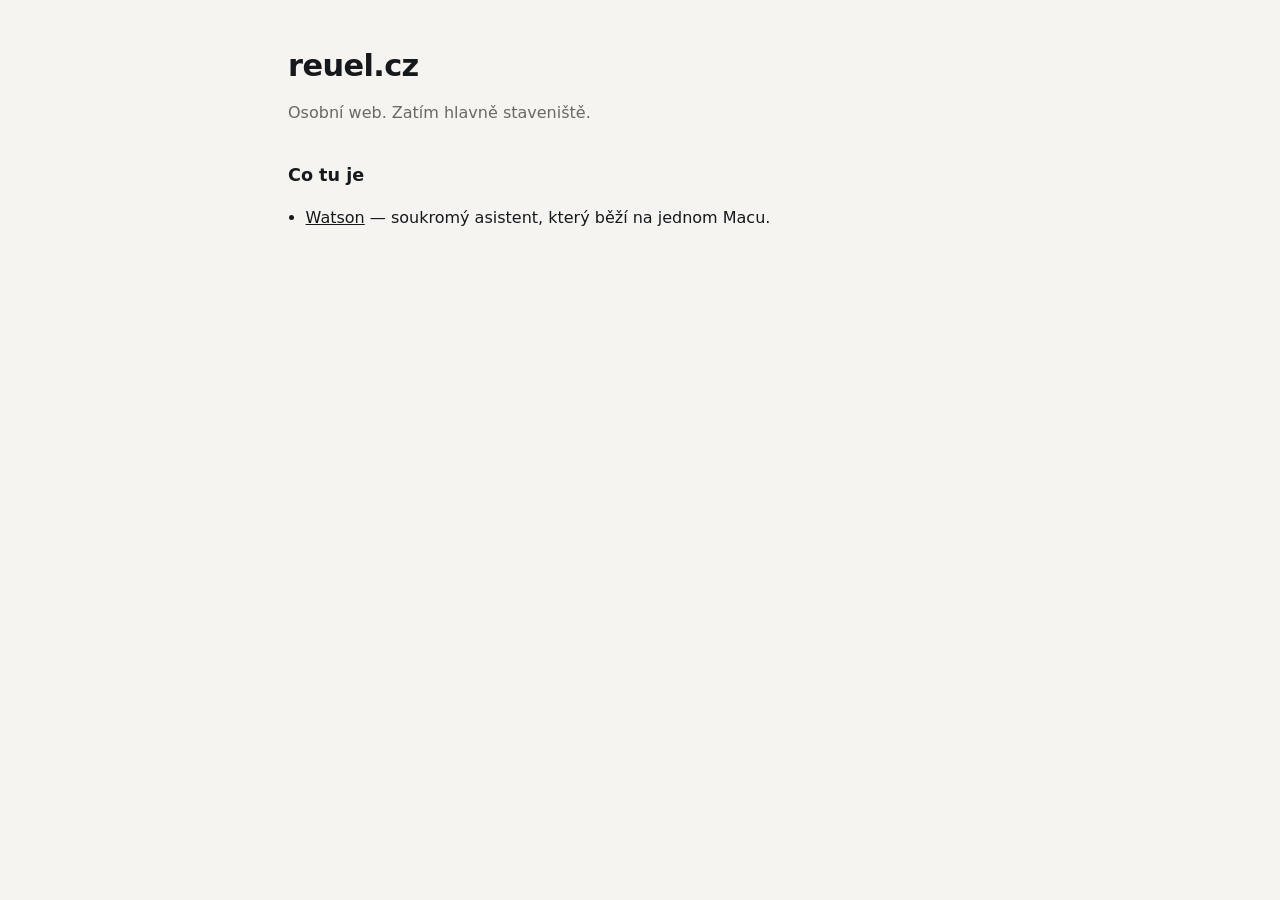
==== index.html @ 97ad9e08 "Web reuel.cz: úvod a stránky Watsona pro Google Úvodní stránka je cvičiště, ve watson/ jsou domovská" ====
<!doctype html>
<html lang="cs">
<head>
<meta charset="utf-8">
<meta name="viewport" content="width=device-width, initial-scale=1">
<title>reuel.cz</title>
<meta name="description" content="Osobní web. Zatím hlavně staveniště.">
<link rel="stylesheet" href="/styl.css">
</head>
<body>
<main>
  <h1>reuel.cz</h1>
  <p class="tlumene">Osobní web. Zatím hlavně staveniště.</p>

  <h2>Co tu je</h2>
  <ul>
    <li><a href="/watson/">Watson</a> — soukromý asistent, který běží na jednom Macu.</li>
  </ul>
</main>
</body>
</html>
---- styl.css ----
/* reuel.cz — společný vzhled všech stránek.
   Barvy jsou proměnné: tmavý režim přepíše jen je, pravidla zůstávají stejná. */

:root {
  color-scheme: light dark;
  --papir: #f6f4f1;
  --inkoust: #16191c;
  --tlumene: #6b6862;
  --linka: #e2ddd4;
}

@media (prefers-color-scheme: dark) {
  :root {
    --papir: #15181b;
    --inkoust: #e9e6e1;
    --tlumene: #9b968d;
    --linka: #2b3036;
  }
}

body {
  margin: 0;
  background: var(--papir);
  color: var(--inkoust);
  font: 16px/1.6 -apple-system, BlinkMacSystemFont, "Segoe UI", system-ui, sans-serif;
}

/* Jeden sloupec textu; na mobilu zbyde po stranách 1.25rem okraje. */
main {
  max-width: 44rem;
  margin: 0 auto;
  padding: 3rem 1.25rem 4rem;
}

h1 { font-size: 1.9rem; line-height: 1.2; letter-spacing: -0.02em; margin: 0 0 0.4rem; }
h2 { font-size: 1.1rem; margin: 2.2rem 0 0.6rem; }
ul { padding-left: 1.1rem; }
a { color: inherit; }
code { font-size: 0.92em; }

.tlumene { color: var(--tlumene); }

/* Řádek nad nadpisem, který říká, kde na webu jsem. */
.drobecky { margin: 0 0 1.5rem; font-size: 0.9rem; color: var(--tlumene); }

footer {
  margin-top: 3rem;
  padding-top: 1rem;
  border-top: 1px solid var(--linka);
  color: var(--tlumene);
  font-size: 0.9rem;
}
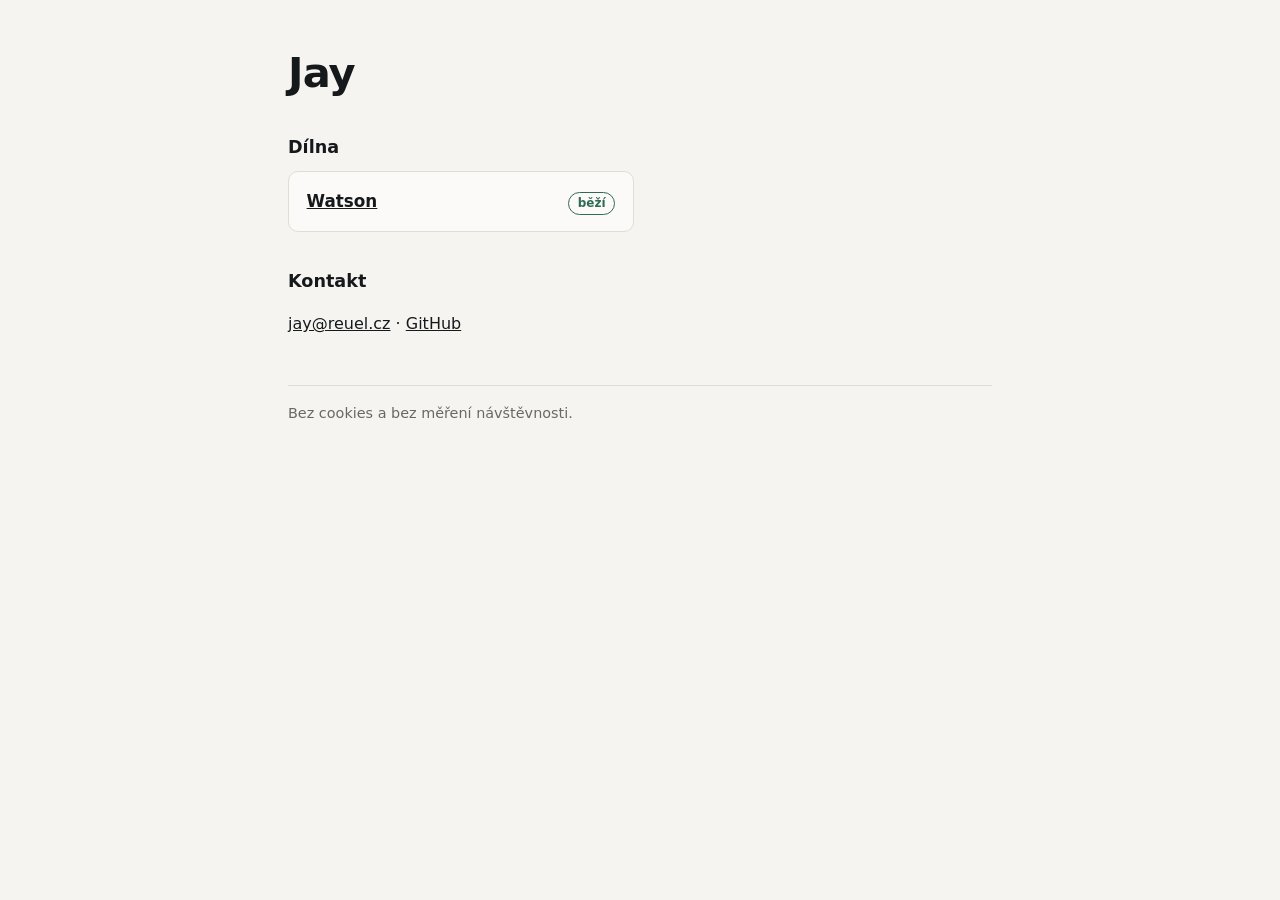
==== commit af8b4148: "Úvodní stránka: Jay, dílna s Watsonem, kontakt Bez popisů, jen to, co na webu být musí. Karty dílny " ====
--- a/index.html
+++ b/index.html
@@ -3,19 +3,38 @@
 <head>
 <meta charset="utf-8">
 <meta name="viewport" content="width=device-width, initial-scale=1">
-<title>reuel.cz</title>
-<meta name="description" content="Osobní web. Zatím hlavně staveniště.">
+<title>Jay — reuel.cz</title>
+<link rel="icon" href="/favicon.svg" type="image/svg+xml">
 <link rel="stylesheet" href="/styl.css">
 </head>
 <body>
-<main>
-  <h1>reuel.cz</h1>
-  <p class="tlumene">Osobní web. Zatím hlavně staveniště.</p>
+<main class="uvod">
 
-  <h2>Co tu je</h2>
-  <ul>
-    <li><a href="/watson/">Watson</a> — soukromý asistent, který běží na jednom Macu.</li>
-  </ul>
+  <header>
+    <h1>Jay</h1>
+  </header>
+
+  <!-- Dílna: co na webu být musí. Nová věc = nová položka <li>. -->
+  <section>
+    <h2>Dílna</h2>
+    <ul class="dilna">
+      <li>
+        <div class="hlavicka">
+          <h3><a href="/watson/">Watson</a></h3>
+          <span class="stitek">běží</span>
+        </div>
+      </li>
+    </ul>
+  </section>
+
+  <section>
+    <h2>Kontakt</h2>
+    <p><a href="mailto:jay@reuel.cz">jay@reuel.cz</a> ·
+       <a href="https://github.com/reueljay">GitHub</a></p>
+  </section>
+
+  <footer>Bez cookies a bez měření návštěvnosti.</footer>
+
 </main>
 </body>
 </html>
--- a/styl.css
+++ b/styl.css
@@ -7,6 +7,8 @@
   --inkoust: #16191c;
   --tlumene: #6b6862;
   --linka: #e2ddd4;
+  --karta: #fbfaf8;
+  --akcent: #2f6b57;
 }
 
 @media (prefers-color-scheme: dark) {
@@ -15,6 +17,8 @@
     --inkoust: #e9e6e1;
     --tlumene: #9b968d;
     --linka: #2b3036;
+    --karta: #1b1f23;
+    --akcent: #8fcbb4;
   }
 }
 
@@ -50,3 +54,47 @@
   color: var(--tlumene);
   font-size: 0.9rem;
 }
+
+/* --- Úvodní stránka (main class="uvod") ---
+   Všechno níž platí jen pro úvod, Watsonovy stránky zůstávají, jak jsou. */
+
+.uvod h1 { font-size: 2.6rem; }
+.uvod a:hover { color: var(--akcent); }
+
+/* Dílna: karty vedle sebe, na úzkém displeji pod sebou.
+   auto-fill + minmax = kolik karet se vejde, tolik sloupců. */
+.dilna {
+  list-style: none;
+  padding: 0;
+  margin: 0;
+  display: grid;
+  grid-template-columns: repeat(auto-fill, minmax(16rem, 1fr));
+  gap: 0.75rem;
+}
+
+.dilna li {
+  padding: 1rem 1.1rem;
+  background: var(--karta);
+  border: 1px solid var(--linka);
+  border-radius: 10px;
+}
+
+.dilna .hlavicka {
+  display: flex;
+  justify-content: space-between;
+  align-items: baseline;
+  gap: 0.75rem;
+}
+
+.dilna h3 { margin: 0; font-size: 1.05rem; }
+
+/* Štítek se stavem projektu: „běží“, „rozpracované“… */
+.stitek {
+  padding: 0.05rem 0.55rem;
+  font-size: 0.75rem;
+  font-weight: 600;
+  white-space: nowrap;
+  color: var(--akcent);
+  border: 1px solid currentColor;
+  border-radius: 999px;
+}
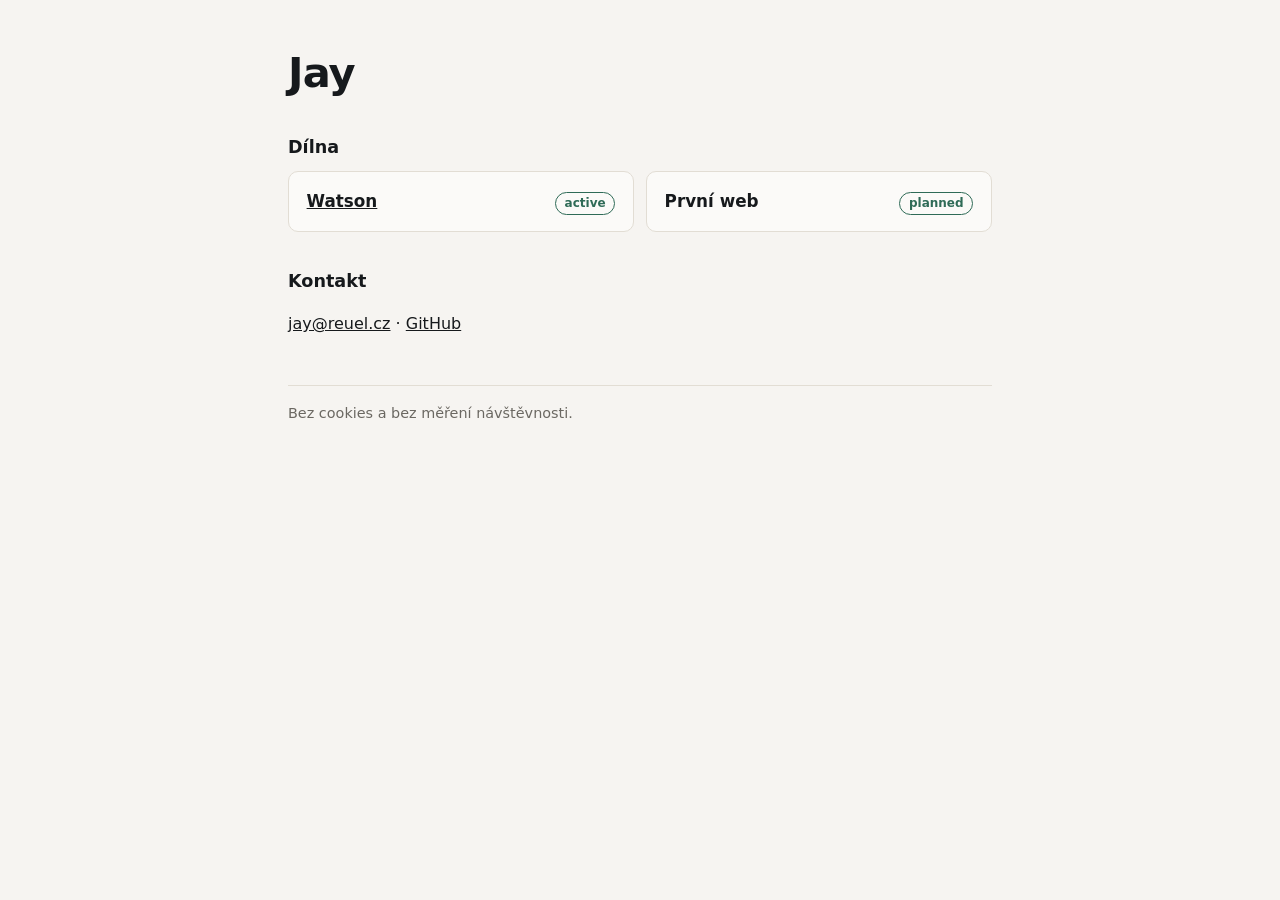
==== commit f43e90b6: "Štítky anglicky, v dílně přibyl první web Watson: active (projekt je v provozu, ne živý stav Macu), " ====
--- a/index.html
+++ b/index.html
@@ -21,7 +21,13 @@
       <li>
         <div class="hlavicka">
           <h3><a href="/watson/">Watson</a></h3>
-          <span class="stitek">běží</span>
+          <span class="stitek">active</span>
+        </div>
+      </li>
+      <li>
+        <div class="hlavicka">
+          <h3>První web</h3>
+          <span class="stitek">planned</span>
         </div>
       </li>
     </ul>
--- a/styl.css
+++ b/styl.css
@@ -88,7 +88,8 @@
 
 .dilna h3 { margin: 0; font-size: 1.05rem; }
 
-/* Štítek se stavem projektu: „běží“, „rozpracované“… */
+/* Štítek se stavem projektu: „active“, „planned“… Je to napsaný text,
+   ne živý stav — o tom, jestli Mac zrovna běží, nic neví. */
 .stitek {
   padding: 0.05rem 0.55rem;
   font-size: 0.75rem;
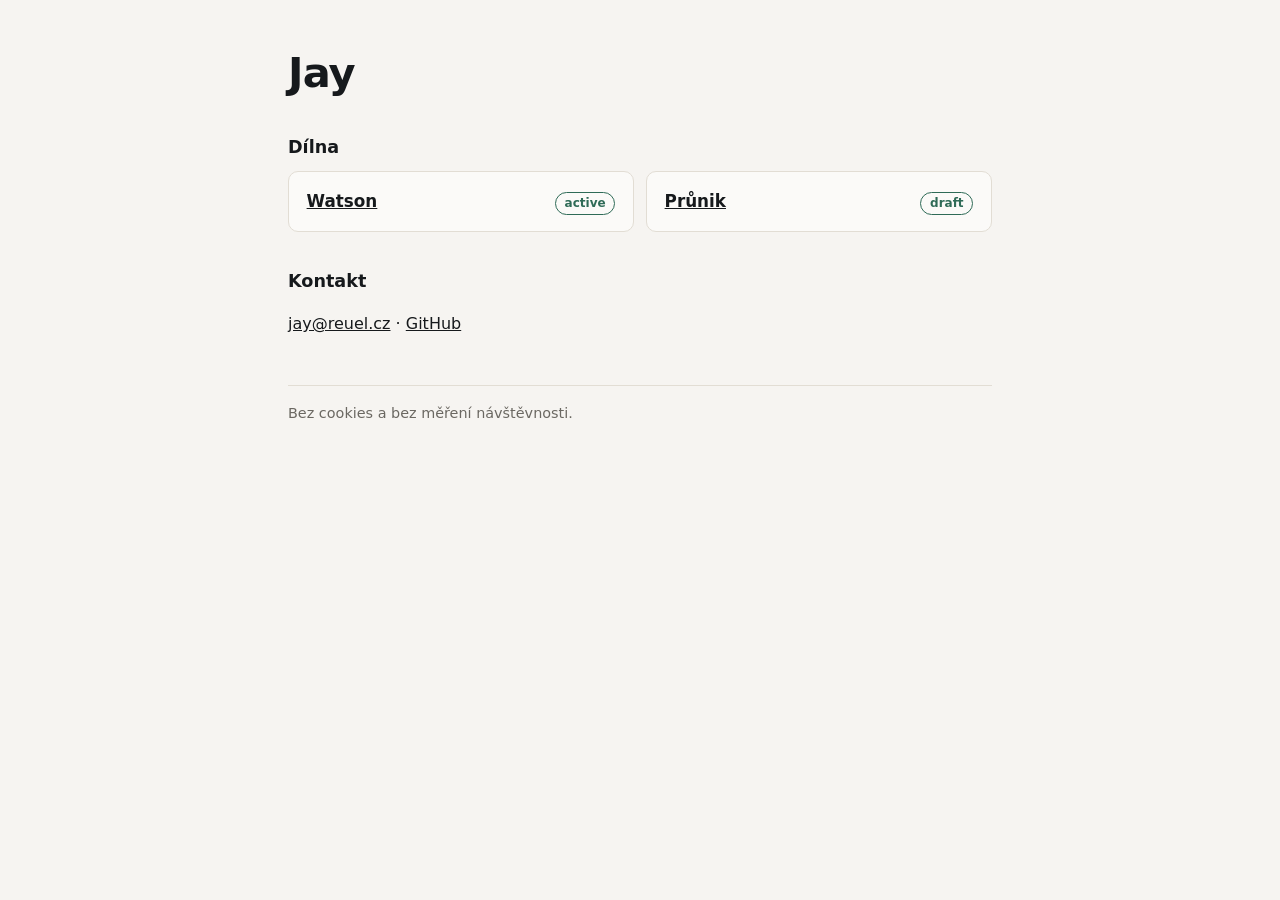
==== commit 35b15f2a: "Průnik: první verze stránky nové strany Pracovní verze na reuel.cz/strana/: úvod s diagramem dvou kr" ====
--- a/index.html
+++ b/index.html
@@ -26,8 +26,8 @@
       </li>
       <li>
         <div class="hlavicka">
-          <h3>První web</h3>
-          <span class="stitek">planned</span>
+          <h3><a href="/strana/">Průnik</a></h3>
+          <span class="stitek">draft</span>
         </div>
       </li>
     </ul>
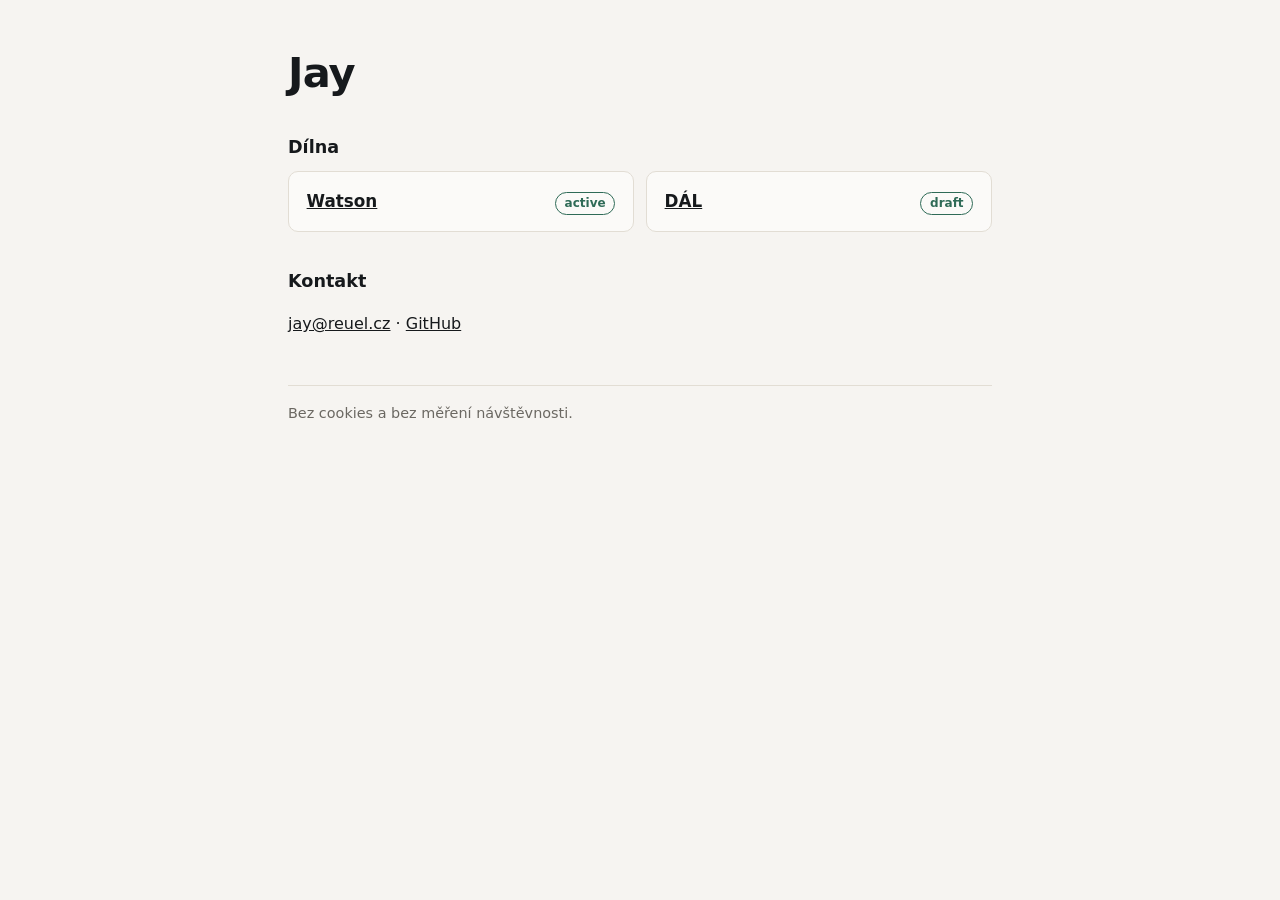
==== commit 3198a289: "Pilot DÁL: první verze stránky na reuel.cz/pilot Místo stránky strany pilot: strana neexistuje, test" ====
--- a/index.html
+++ b/index.html
@@ -26,7 +26,7 @@
       </li>
       <li>
         <div class="hlavicka">
-          <h3><a href="/strana/">Průnik</a></h3>
+          <h3><a href="/pilot/">DÁL</a></h3>
           <span class="stitek">draft</span>
         </div>
       </li>
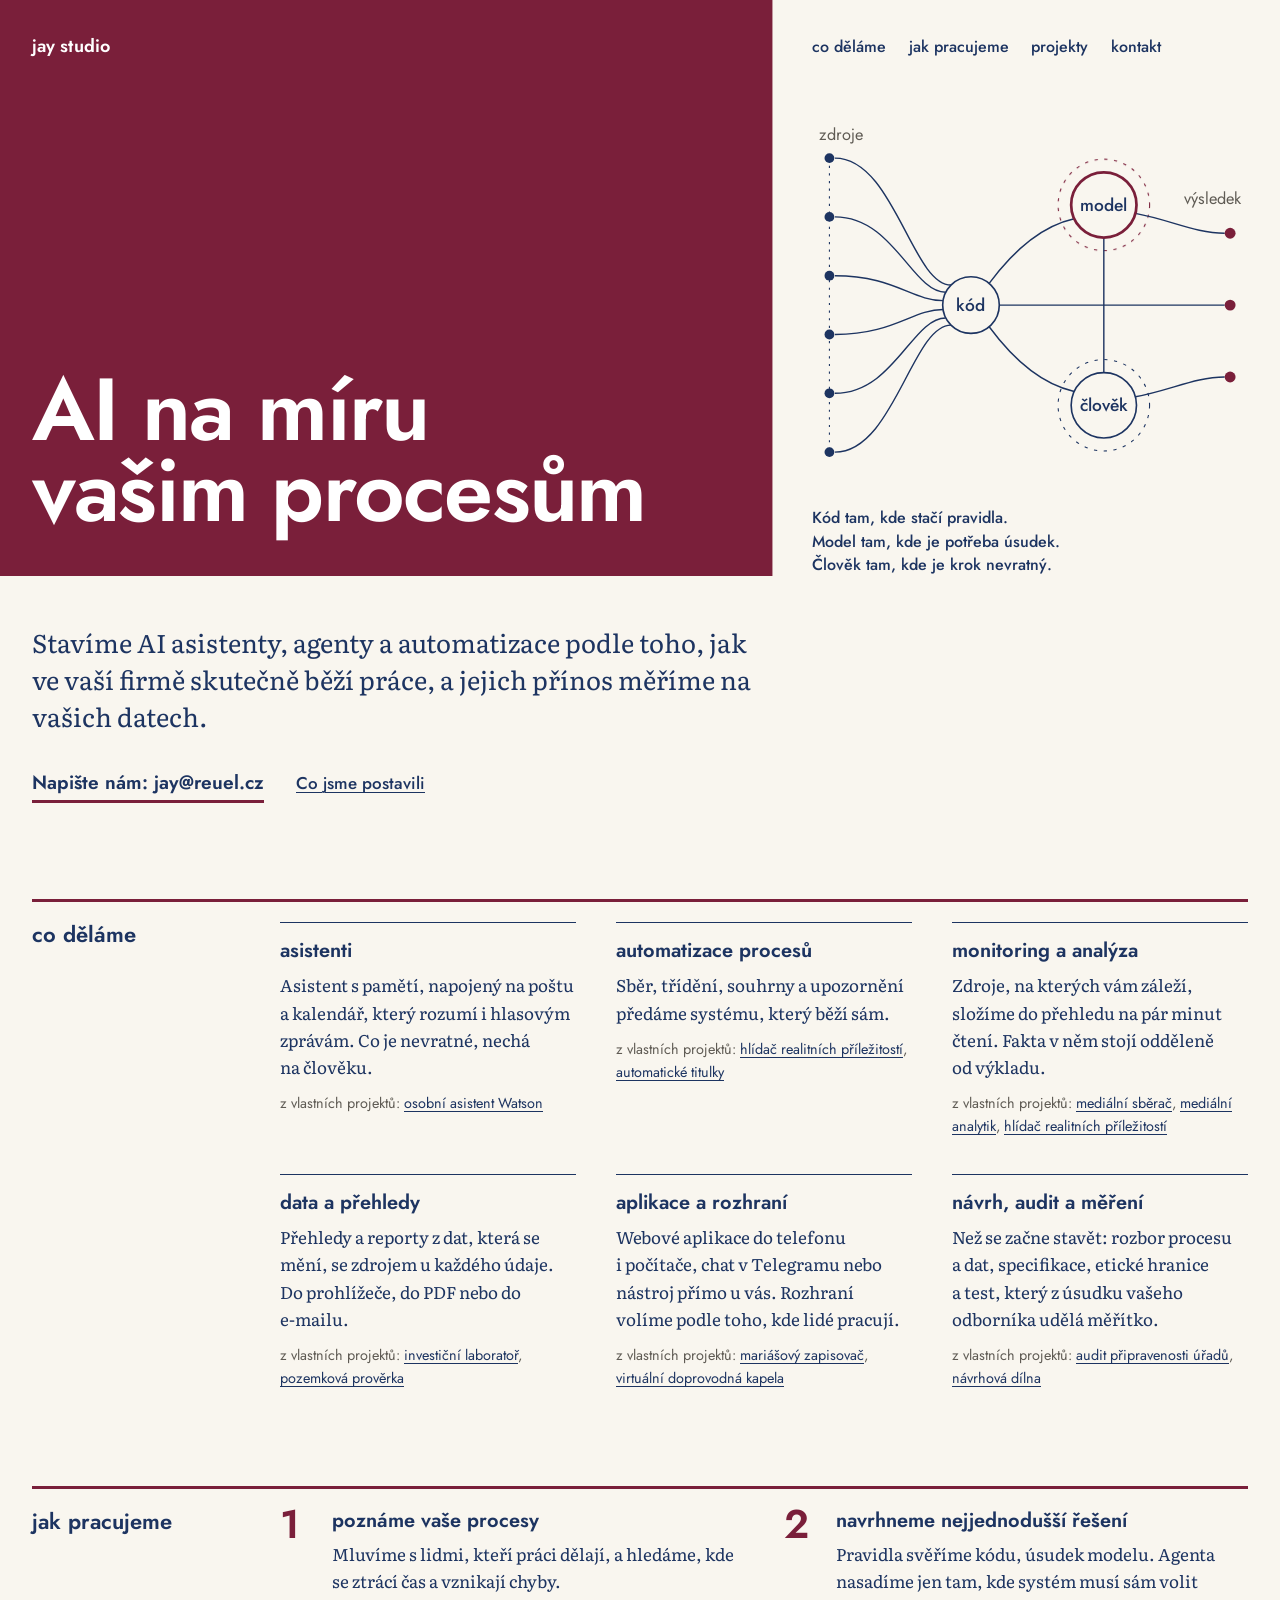
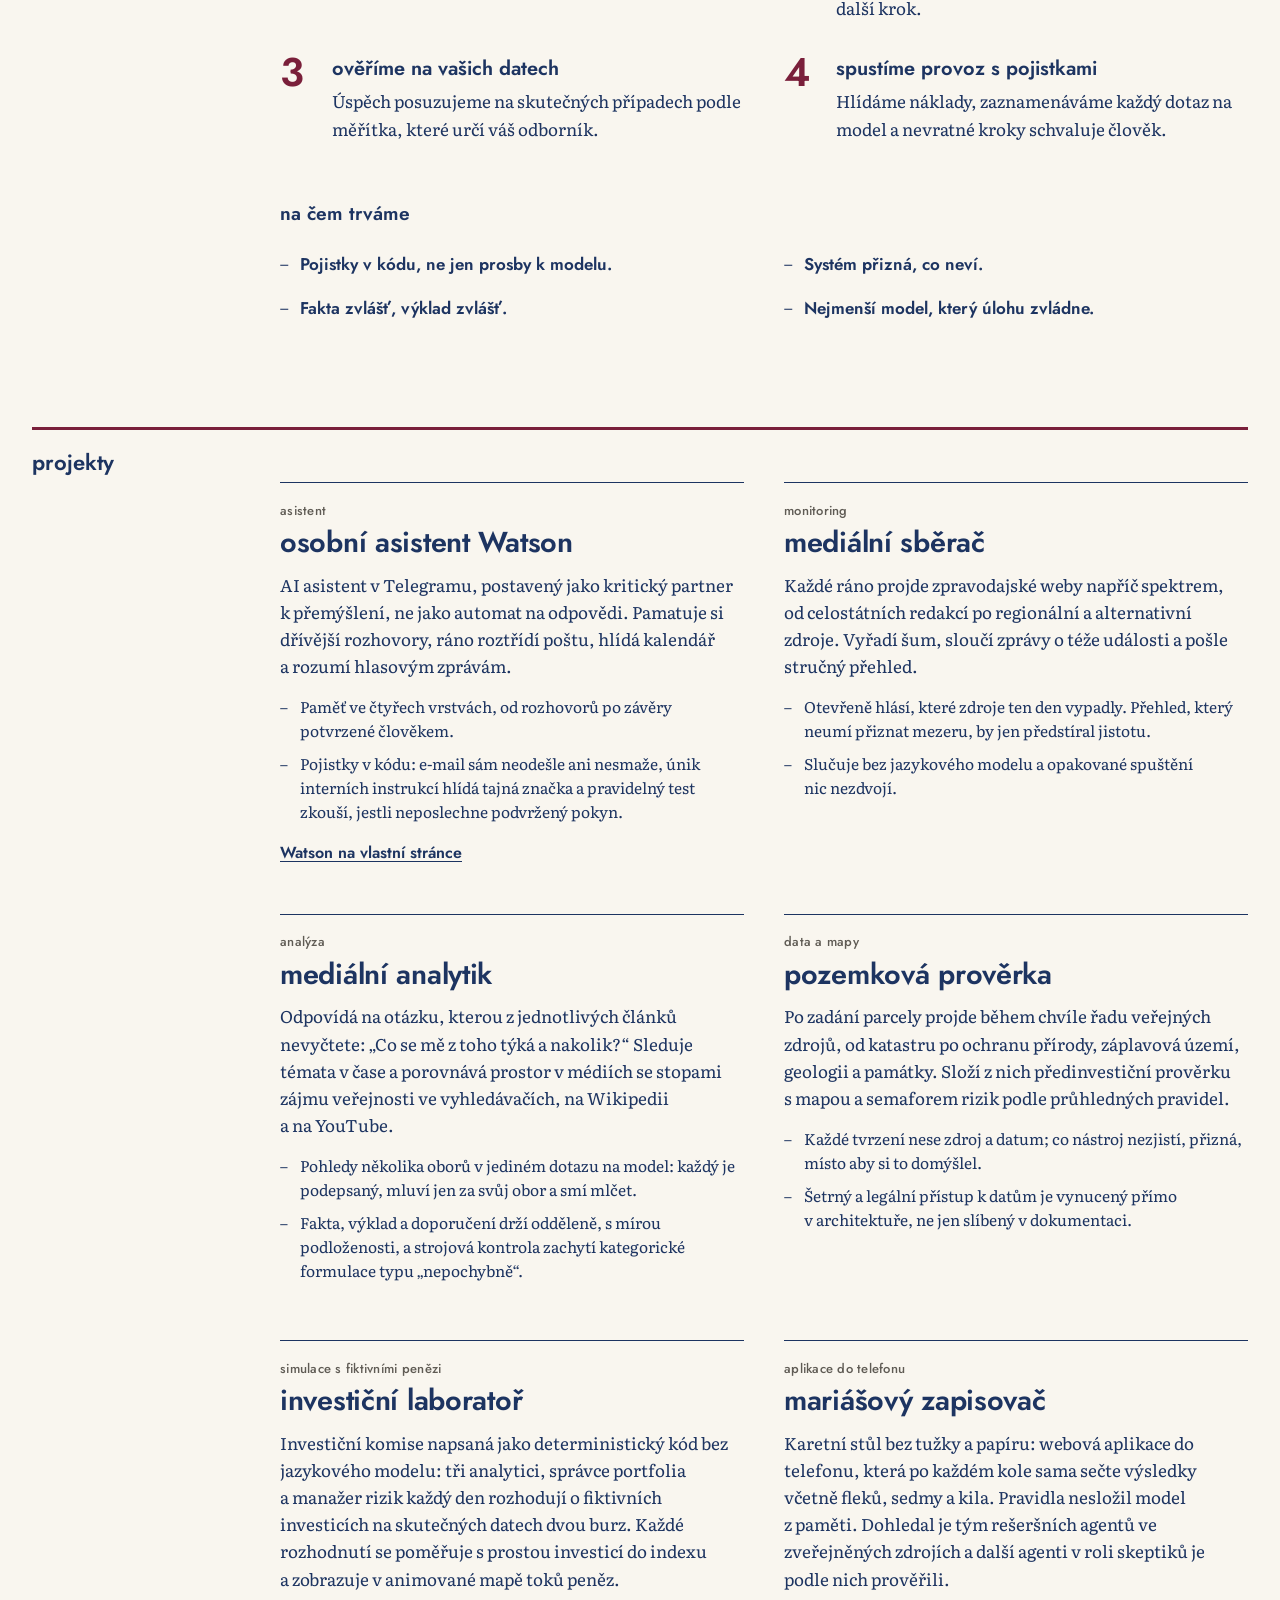
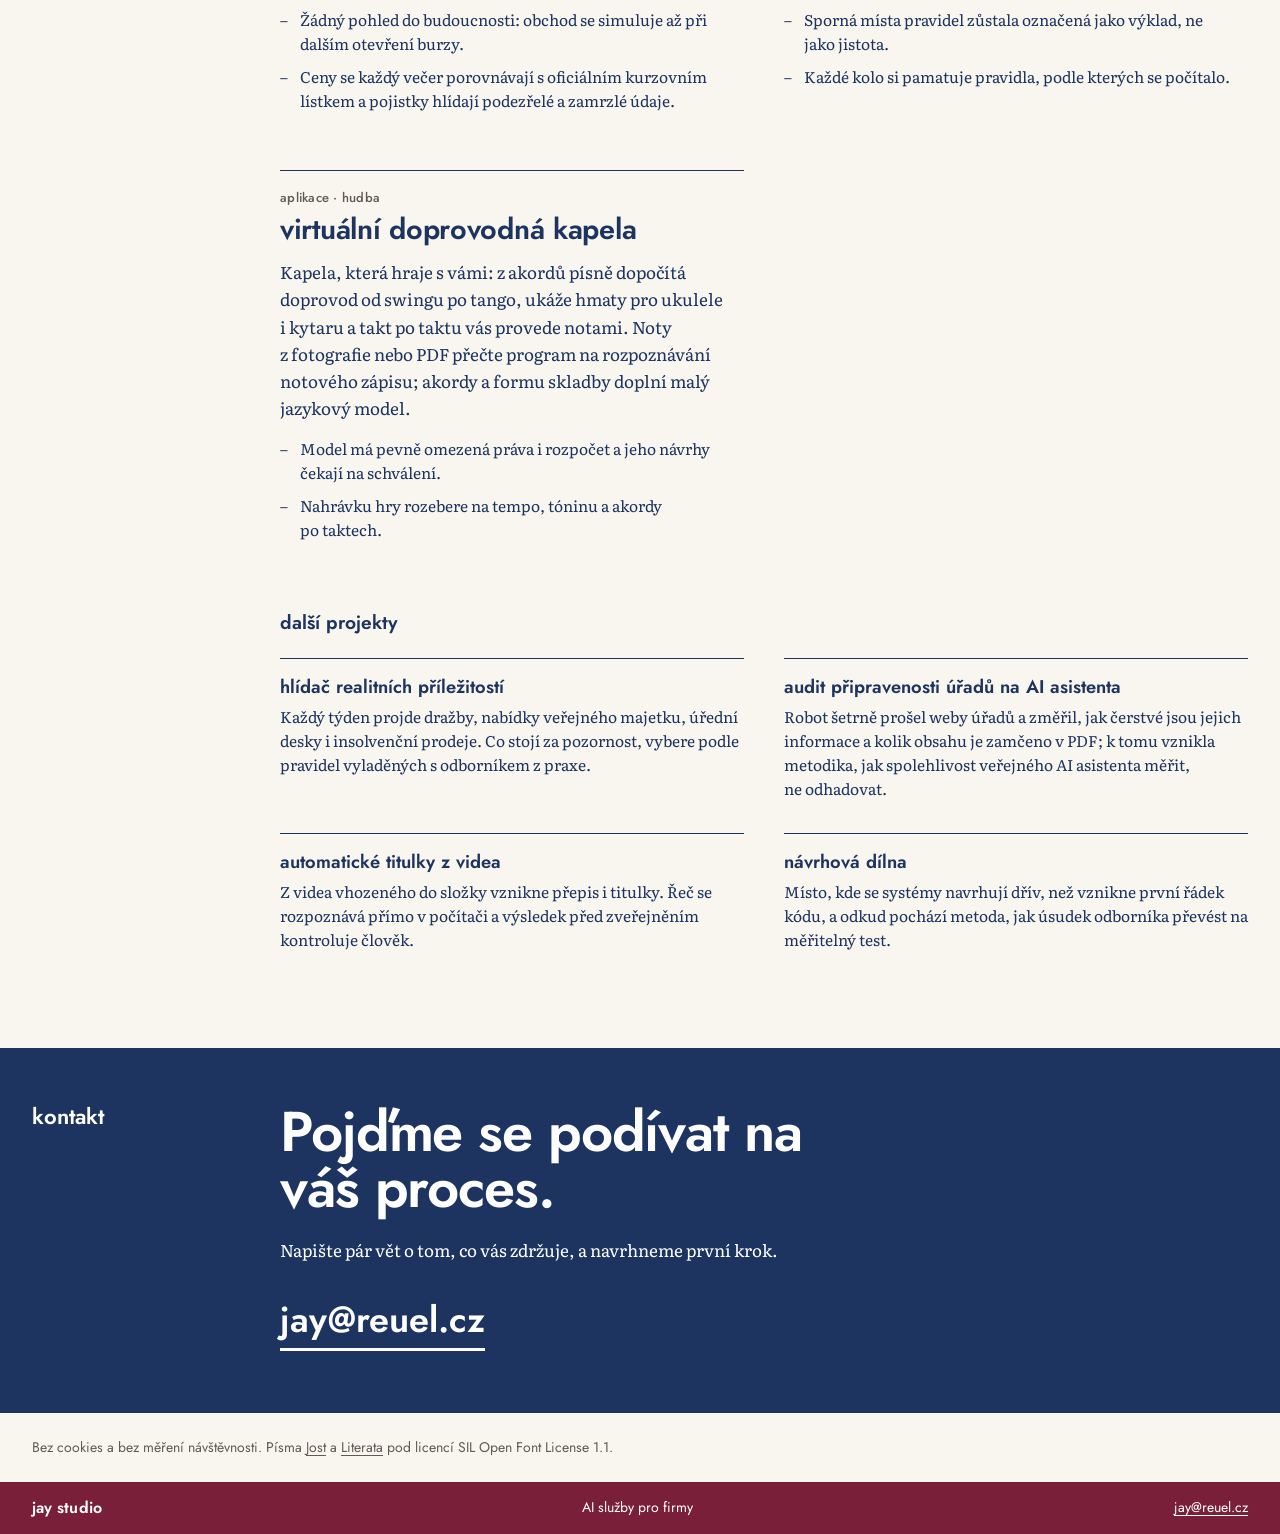
==== commit 0108b002: "reuel.cz: prezentace AI služeb pro firmy Úvodní stránka je místo osobní vizitky prezentace AI služeb" ====
--- a/index.html
+++ b/index.html
@@ -3,44 +3,315 @@
 <head>
 <meta charset="utf-8">
 <meta name="viewport" content="width=device-width, initial-scale=1">
-<title>Jay — reuel.cz</title>
-<link rel="icon" href="/favicon.svg" type="image/svg+xml">
-<link rel="stylesheet" href="/styl.css">
+<meta name="robots" content="noindex">
+<title>Jay Studio · AI na míru vašim procesům</title>
+<meta name="description" content="Navrhujeme a stavíme AI asistenty, agenty a automatizace pro firmy. Od poznání procesu přes ověření na vašich datech po ostrý provoz s pojistkami.">
+<meta name="theme-color" content="#7A1F3A">
+<link rel="icon" href="/img/znak.svg" type="image/svg+xml">
+<link rel="preload" href="/fonts/Jost-SemiBold.woff2" as="font" type="font/woff2" crossorigin>
+<link rel="preload" href="/fonts/Literata-Regular.woff2" as="font" type="font/woff2" crossorigin>
+<link rel="stylesheet" href="/reuel.css">
 </head>
 <body>
-<main class="uvod">
-
-  <header>
-    <h1>Jay</h1>
-  </header>
-
-  <!-- Dílna: co na webu být musí. Nová věc = nová položka <li>. -->
-  <section>
-    <h2>Dílna</h2>
-    <ul class="dilna">
-      <li>
-        <div class="hlavicka">
-          <h3><a href="/watson/">Watson</a></h3>
-          <span class="stitek">active</span>
-        </div>
-      </li>
-      <li>
-        <div class="hlavicka">
-          <h3><a href="/pilot/">DÁL</a></h3>
-          <span class="stitek">draft</span>
-        </div>
+<a class="preskocit" href="#obsah">Přeskočit na obsah</a>
+
+<header class="hlava">
+  <div class="obal hlava-mrizka">
+    <div class="plocha">
+      <a class="znacka" href="/">jay studio</a>
+      <h1>AI na míru vašim procesům</h1>
+    </div>
+
+    <div class="vedle">
+      <nav class="navigace" aria-label="Oddíly stránky">
+        <ul>
+          <li><a href="#co-delame">co děláme</a></li>
+          <li><a href="#jak-pracujeme">jak pracujeme</a></li>
+          <li><a href="#projekty">projekty</a></li>
+          <li><a href="#kontakt">kontakt</a></li>
+        </ul>
+      </nav>
+
+      <!-- Schéma: zdroje vlevo, uprostřed kód, model a člověk, vpravo výsledky.
+           Čáry se při načtení nakreslí a po nich jednou proběhnou vínové pulsy;
+           do pěti sekund je schéma v klidu. Kdo má pohyb vypnutý
+           (prefers-reduced-motion), vidí schéma rovnou v klidu. -->
+      <figure class="schema">
+        <svg viewBox="0 0 400 340" role="img" aria-labelledby="schema-nazev" aria-describedby="schema-popis">
+          <title id="schema-nazev">Jak u&nbsp;nás teče práce</title>
+          <desc id="schema-popis">Data z&nbsp;různých zdrojů nejdřív zpracuje kód. Co se dá rozhodnout pravidly, jde rovnou do výsledku. Co potřebuje úsudek, posoudí jazykový model. Nevratné kroky schvaluje člověk.</desc>
+
+          <g class="pozadi">
+            <path class="vodic" d="M16 35V305"/>
+            <circle class="prsten toci" cx="268" cy="78" r="42"/>
+            <circle class="prsten modry" cx="268" cy="262" r="42"/>
+          </g>
+
+          <g class="hrany">
+            <path class="hrana" pathLength="1" style="--d:0s" d="M21 35C75 35 92 151.6 127.6 151.6"/>
+            <path class="hrana" pathLength="1" style="--d:.08s" d="M21 89C75 89 92 158.2 122.8 158.2"/>
+            <path class="hrana" pathLength="1" style="--d:.16s" d="M21 143C75 143 92 165.9 120.3 165.9"/>
+            <path class="hrana" pathLength="1" style="--d:.24s" d="M21 197C75 197 92 174.1 120.3 174.1"/>
+            <path class="hrana" pathLength="1" style="--d:.32s" d="M21 251C75 251 92 181.8 122.8 181.8"/>
+            <path class="hrana" pathLength="1" style="--d:.4s" d="M21 305C75 305 92 188.4 127.6 188.4"/>
+            <path class="hrana" pathLength="1" style="--d:.7s" d="M172 170H379"/>
+            <path class="hrana" pathLength="1" style="--d:.7s" d="M162.7 150.1C182 124 208 98 240.8 90.7"/>
+            <path class="hrana" pathLength="1" style="--d:.7s" d="M162.7 189.9C182 216 208 242 240.8 249.3"/>
+            <path class="hrana" pathLength="1" style="--d:1.1s" d="M297 85.8C330 92 352 104 379 104"/>
+            <path class="hrana" pathLength="1" style="--d:1.1s" d="M268 108V232"/>
+            <path class="hrana" pathLength="1" style="--d:1.3s" d="M297 254.2C330 248 352 236 379 236"/>
+          </g>
+
+          <!-- Každý puls vyrazí, až je jeho čára nakreslená a předchozí puls dorazil do uzlu. -->
+          <g class="pulsy">
+            <path class="puls" pathLength="100" style="--d:1.1s" d="M21 35C75 35 92 151.6 127.6 151.6"/>
+            <path class="puls" pathLength="100" style="--d:1.18s" d="M21 89C75 89 92 158.2 122.8 158.2"/>
+            <path class="puls" pathLength="100" style="--d:1.26s" d="M21 143C75 143 92 165.9 120.3 165.9"/>
+            <path class="puls" pathLength="100" style="--d:1.34s" d="M21 197C75 197 92 174.1 120.3 174.1"/>
+            <path class="puls" pathLength="100" style="--d:1.42s" d="M21 251C75 251 92 181.8 122.8 181.8"/>
+            <path class="puls" pathLength="100" style="--d:1.5s" d="M21 305C75 305 92 188.4 127.6 188.4"/>
+            <path class="puls" pathLength="100" style="--d:2.2s" d="M172 170H379"/>
+            <path class="puls" pathLength="100" style="--d:2.3s" d="M162.7 150.1C182 124 208 98 240.8 90.7"/>
+            <path class="puls" pathLength="100" style="--d:2.4s" d="M162.7 189.9C182 216 208 242 240.8 249.3"/>
+            <path class="puls" pathLength="100" style="--d:3s" d="M297 85.8C330 92 352 104 379 104"/>
+            <path class="puls" pathLength="100" style="--d:3.1s" d="M268 108V232"/>
+            <path class="puls" pathLength="100" style="--d:3.8s" d="M297 254.2C330 248 352 236 379 236"/>
+          </g>
+
+          <g class="uzly">
+            <circle class="zdroj" cx="16" cy="35" r="4.5"/>
+            <circle class="zdroj" cx="16" cy="89" r="4.5"/>
+            <circle class="zdroj" cx="16" cy="143" r="4.5"/>
+            <circle class="zdroj" cx="16" cy="197" r="4.5"/>
+            <circle class="zdroj" cx="16" cy="251" r="4.5"/>
+            <circle class="zdroj" cx="16" cy="305" r="4.5"/>
+            <circle class="uzel" cx="146" cy="170" r="26"/>
+            <circle class="uzel model" cx="268" cy="78" r="30"/>
+            <circle class="uzel" cx="268" cy="262" r="30"/>
+            <circle class="vysledek" cx="384" cy="104" r="5"/>
+            <circle class="vysledek" cx="384" cy="170" r="5"/>
+            <circle class="vysledek" cx="384" cy="236" r="5"/>
+            <text x="146" y="170">kód</text>
+            <text x="268" y="78">model</text>
+            <text x="268" y="262">člověk</text>
+            <text class="popisek vlevo" x="6" y="13">zdroje</text>
+            <text class="popisek vpravo" x="394" y="72">výsledek</text>
+          </g>
+        </svg>
+        <figcaption>
+          <span>Kód tam, kde stačí pravidla.</span>
+          <span>Model tam, kde je potřeba úsudek.</span>
+          <span>Člověk tam, kde je krok nevratný.</span>
+        </figcaption>
+      </figure>
+    </div>
+  </div>
+</header>
+
+<main id="obsah">
+
+  <div class="obal uvod-blok">
+    <p class="uvod">Stavíme AI asistenty, agenty a&nbsp;automatizace podle toho, jak ve vaší firmě skutečně běží práce, a&nbsp;jejich přínos měříme na vašich datech.</p>
+    <p class="akce">
+      <a class="vyzva" href="mailto:jay@reuel.cz">Napište nám: jay@reuel.cz</a>
+      <a class="odkaz" href="#projekty">Co jsme postavili</a>
+    </p>
+  </div>
+
+  <!-- Služby: každá odkazuje na projekty, které ji dokládají. -->
+  <section id="co-delame" class="obal oddil">
+    <h2>co děláme</h2>
+    <ul class="sluzby">
+      <li>
+        <h3>asistenti</h3>
+        <p>Asistent s&nbsp;pamětí, napojený na poštu a&nbsp;kalendář, který rozumí i&nbsp;hlasovým zprávám. Co je nevratné, nechá na člověku.</p>
+        <p class="priklad">z&nbsp;vlastních projektů: <a href="#watson">osobní asistent Watson</a></p>
+      </li>
+      <li>
+        <h3>automatizace procesů</h3>
+        <p>Sběr, třídění, souhrny a&nbsp;upozornění předáme systému, který běží sám.</p>
+        <p class="priklad">z&nbsp;vlastních projektů: <a href="#hlidac">hlídač realitních příležitostí</a>, <a href="#titulky">automatické titulky</a></p>
+      </li>
+      <li>
+        <h3>monitoring a&nbsp;analýza</h3>
+        <p>Zdroje, na kterých vám záleží, složíme do přehledu na pár minut čtení. Fakta v&nbsp;něm stojí odděleně od výkladu.</p>
+        <p class="priklad">z&nbsp;vlastních projektů: <a href="#sberac">mediální sběrač</a>, <a href="#analytik">mediální analytik</a>, <a href="#hlidac">hlídač realitních příležitostí</a></p>
+      </li>
+      <li>
+        <h3>data a&nbsp;přehledy</h3>
+        <p>Přehledy a&nbsp;reporty z&nbsp;dat, která se mění, se zdrojem u&nbsp;každého údaje. Do prohlížeče, do PDF nebo do e-mailu.</p>
+        <p class="priklad">z&nbsp;vlastních projektů: <a href="#laborator">investiční laboratoř</a>, <a href="#pozemkovy-agent">pozemková prověrka</a></p>
+      </li>
+      <li>
+        <h3>aplikace a&nbsp;rozhraní</h3>
+        <p>Webové aplikace do telefonu i&nbsp;počítače, chat v&nbsp;Telegramu nebo nástroj přímo u&nbsp;vás. Rozhraní volíme podle toho, kde lidé pracují.</p>
+        <p class="priklad">z&nbsp;vlastních projektů: <a href="#zapisovac">mariášový zapisovač</a>, <a href="#kapela">virtuální doprovodná kapela</a></p>
+      </li>
+      <li>
+        <h3>návrh, audit a&nbsp;měření</h3>
+        <p>Než se začne stavět: rozbor procesu a&nbsp;dat, specifikace, etické hranice a&nbsp;test, který z&nbsp;úsudku vašeho odborníka udělá měřítko.</p>
+        <p class="priklad">z&nbsp;vlastních projektů: <a href="#audit">audit připravenosti úřadů</a>, <a href="#dilna">návrhová dílna</a></p>
       </li>
     </ul>
   </section>
 
-  <section>
-    <h2>Kontakt</h2>
-    <p><a href="mailto:jay@reuel.cz">jay@reuel.cz</a> ·
-       <a href="https://github.com/reueljay">GitHub</a></p>
+  <section id="jak-pracujeme" class="obal oddil">
+    <h2>jak pracujeme</h2>
+    <div>
+      <ol class="kroky">
+        <li>
+          <h3>poznáme vaše procesy</h3>
+          <p>Mluvíme s&nbsp;lidmi, kteří práci dělají, a&nbsp;hledáme, kde se ztrácí čas a&nbsp;vznikají chyby.</p>
+        </li>
+        <li>
+          <h3>navrhneme nejjednodušší řešení</h3>
+          <p>Pravidla svěříme kódu, úsudek modelu. Agenta nasadíme jen tam, kde systém musí sám volit další krok.</p>
+        </li>
+        <li>
+          <h3>ověříme na vašich datech</h3>
+          <p>Úspěch posuzujeme na skutečných případech podle měřítka, které určí váš odborník.</p>
+        </li>
+        <li>
+          <h3>spustíme provoz s&nbsp;pojistkami</h3>
+          <p>Hlídáme náklady, zaznamenáváme každý dotaz na model a&nbsp;nevratné kroky schvaluje člověk.</p>
+        </li>
+      </ol>
+
+      <h3 class="podnadpis">na čem trváme</h3>
+      <ul class="body zasady">
+        <li><strong>Pojistky v&nbsp;kódu, ne jen prosby k&nbsp;modelu.</strong></li>
+        <li><strong>Systém přizná, co neví.</strong></li>
+        <li><strong>Fakta zvlášť, výklad zvlášť.</strong></li>
+        <li><strong>Nejmenší model, který úlohu zvládne.</strong></li>
+      </ul>
+    </div>
   </section>
 
-  <footer>Bez cookies a bez měření návštěvnosti.</footer>
+  <section id="projekty" class="obal oddil">
+    <h2>projekty</h2>
+    <div>
+      <div class="karty">
+
+        <article class="karta" id="watson">
+          <p class="stitek">asistent</p>
+          <h3>osobní asistent Watson</h3>
+          <p class="vystizne">AI asistent v&nbsp;Telegramu, postavený jako kritický partner k&nbsp;přemýšlení, ne jako automat na odpovědi. Pamatuje si dřívější rozhovory, ráno roztřídí poštu, hlídá kalendář a&nbsp;rozumí hlasovým zprávám.</p>
+          <ul class="body">
+            <li>Paměť ve čtyřech vrstvách, od rozhovorů po závěry potvrzené člověkem.</li>
+            <li>Pojistky v&nbsp;kódu: e-mail sám neodešle ani nesmaže, únik interních instrukcí hlídá tajná značka a&nbsp;pravidelný test zkouší, jestli neposlechne podvržený pokyn.</li>
+          </ul>
+          <p class="dal"><a href="/watson/">Watson na vlastní stránce</a></p>
+        </article>
+
+        <article class="karta" id="sberac">
+          <p class="stitek">monitoring</p>
+          <h3>mediální sběrač</h3>
+          <p class="vystizne">Každé ráno projde zpravodajské weby napříč spektrem, od celostátních redakcí po regionální a&nbsp;alternativní zdroje. Vyřadí šum, sloučí zprávy o&nbsp;téže události a&nbsp;pošle stručný přehled.</p>
+          <ul class="body">
+            <li>Otevřeně hlásí, které zdroje ten den vypadly. Přehled, který neumí přiznat mezeru, by jen předstíral jistotu.</li>
+            <li>Slučuje bez jazykového modelu a&nbsp;opakované spuštění nic nezdvojí.</li>
+          </ul>
+        </article>
+
+        <article class="karta" id="analytik">
+          <p class="stitek">analýza</p>
+          <h3>mediální analytik</h3>
+          <p class="vystizne">Odpovídá na otázku, kterou z&nbsp;jednotlivých článků nevyčtete: „Co se mě z&nbsp;toho týká a&nbsp;nakolik?“ Sleduje témata v&nbsp;čase a&nbsp;porovnává prostor v&nbsp;médiích se stopami zájmu veřejnosti ve vyhledávačích, na Wikipedii a&nbsp;na YouTube.</p>
+          <ul class="body">
+            <li>Pohledy několika oborů v&nbsp;jediném dotazu na model: každý je podepsaný, mluví jen za svůj obor a&nbsp;smí mlčet.</li>
+            <li>Fakta, výklad a&nbsp;doporučení drží odděleně, s&nbsp;mírou podloženosti, a&nbsp;strojová kontrola zachytí kategorické formulace typu „nepochybně“.</li>
+          </ul>
+        </article>
+
+        <article class="karta" id="pozemkovy-agent">
+          <p class="stitek">data a&nbsp;mapy</p>
+          <h3>pozemková prověrka</h3>
+          <p class="vystizne">Po zadání parcely projde během chvíle řadu veřejných zdrojů, od katastru po ochranu přírody, záplavová území, geologii a&nbsp;památky. Složí z&nbsp;nich předinvestiční prověrku s&nbsp;mapou a&nbsp;semaforem rizik podle průhledných pravidel.</p>
+          <ul class="body">
+            <li>Každé tvrzení nese zdroj a&nbsp;datum; co nástroj nezjistí, přizná, místo aby si to domýšlel.</li>
+            <li>Šetrný a&nbsp;legální přístup k&nbsp;datům je vynucený přímo v&nbsp;architektuře, ne jen slíbený v&nbsp;dokumentaci.</li>
+          </ul>
+        </article>
+
+        <article class="karta" id="laborator">
+          <p class="stitek">simulace s&nbsp;fiktivními penězi</p>
+          <h3>investiční laboratoř</h3>
+          <p class="vystizne">Investiční komise napsaná jako deterministický kód bez jazykového modelu: tři analytici, správce portfolia a&nbsp;manažer rizik každý den rozhodují o&nbsp;fiktivních investicích na skutečných datech dvou burz. Každé rozhodnutí se poměřuje s&nbsp;prostou investicí do indexu a&nbsp;zobrazuje v&nbsp;animované mapě toků peněz.</p>
+          <ul class="body">
+            <li>Žádný pohled do budoucnosti: obchod se simuluje až při dalším otevření burzy.</li>
+            <li>Ceny se každý večer porovnávají s&nbsp;oficiálním kurzovním lístkem a&nbsp;pojistky hlídají podezřelé a&nbsp;zamrzlé údaje.</li>
+          </ul>
+        </article>
+
+        <article class="karta" id="zapisovac">
+          <p class="stitek">aplikace do telefonu</p>
+          <h3>mariášový zapisovač</h3>
+          <p class="vystizne">Karetní stůl bez tužky a&nbsp;papíru: webová aplikace do telefonu, která po každém kole sama sečte výsledky včetně fleků, sedmy a&nbsp;kila. Pravidla nesložil model z&nbsp;paměti. Dohledal je tým rešeršních agentů ve zveřejněných zdrojích a&nbsp;další agenti v&nbsp;roli skeptiků je podle nich prověřili.</p>
+          <ul class="body">
+            <li>Sporná místa pravidel zůstala označená jako výklad, ne jako jistota.</li>
+            <li>Každé kolo si pamatuje pravidla, podle kterých se počítalo.</li>
+          </ul>
+        </article>
+
+        <article class="karta" id="kapela">
+          <p class="stitek">aplikace · hudba</p>
+          <h3>virtuální doprovodná kapela</h3>
+          <p class="vystizne">Kapela, která hraje s&nbsp;vámi: z&nbsp;akordů písně dopočítá doprovod od swingu po tango, ukáže hmaty pro ukulele i&nbsp;kytaru a&nbsp;takt po taktu vás provede notami. Noty z&nbsp;fotografie nebo PDF přečte program na rozpoznávání notového zápisu; akordy a&nbsp;formu skladby doplní malý jazykový model.</p>
+          <ul class="body">
+            <li>Model má pevně omezená práva i&nbsp;rozpočet a&nbsp;jeho návrhy čekají na schválení.</li>
+            <li>Nahrávku hry rozebere na tempo, tóninu a&nbsp;akordy po taktech.</li>
+          </ul>
+        </article>
+
+      </div>
+
+      <h3 class="podnadpis">další projekty</h3>
+      <ul class="dalsi">
+        <li id="hlidac">
+          <h4>hlídač realitních příležitostí</h4>
+          <p>Každý týden projde dražby, nabídky veřejného majetku, úřední desky i&nbsp;insolvenční prodeje. Co stojí za pozornost, vybere podle pravidel vyladěných s&nbsp;odborníkem z&nbsp;praxe.</p>
+        </li>
+        <li id="audit">
+          <h4>audit připravenosti úřadů na AI asistenta</h4>
+          <p>Robot šetrně prošel weby úřadů a&nbsp;změřil, jak čerstvé jsou jejich informace a&nbsp;kolik obsahu je zamčeno v&nbsp;PDF; k&nbsp;tomu vznikla metodika, jak spolehlivost veřejného AI asistenta měřit, ne odhadovat.</p>
+        </li>
+        <li id="titulky">
+          <h4>automatické titulky z&nbsp;videa</h4>
+          <p>Z&nbsp;videa vhozeného do složky vznikne přepis i&nbsp;titulky. Řeč se rozpoznává přímo v&nbsp;počítači a&nbsp;výsledek před zveřejněním kontroluje člověk.</p>
+        </li>
+        <li id="dilna">
+          <h4>návrhová dílna</h4>
+          <p>Místo, kde se systémy navrhují dřív, než vznikne první řádek kódu, a&nbsp;odkud pochází metoda, jak úsudek odborníka převést na měřitelný test.</p>
+        </li>
+      </ul>
+    </div>
+  </section>
+
+  <section id="kontakt" class="zaver">
+    <div class="obal">
+      <h2>kontakt</h2>
+      <div>
+        <p class="velka">Pojďme se podívat na váš proces.</p>
+        <p>Napište pár vět o&nbsp;tom, co vás zdržuje, a&nbsp;navrhneme první krok.</p>
+        <a class="posta" href="mailto:jay@reuel.cz">jay@reuel.cz</a>
+      </div>
+    </div>
+  </section>
 
 </main>
+
+<footer>
+  <div class="obal poznamky">
+    <p>Bez cookies a&nbsp;bez měření návštěvnosti. Písma <a href="/fonts/OFL-Jost.txt">Jost</a> a&nbsp;<a href="/fonts/OFL-Literata.txt">Literata</a> pod licencí SIL Open Font License&nbsp;1.1.</p>
+  </div>
+  <div class="pata">
+    <div class="obal">
+      <span class="znacka">jay studio</span>
+      <span>AI služby pro firmy</span>
+      <a href="mailto:jay@reuel.cz">jay@reuel.cz</a>
+    </div>
+  </div>
+</footer>
+
 </body>
 </html>
--- a/reuel.css
+++ b/reuel.css
@@ -0,0 +1,537 @@
+/* reuel.cz: webový styl odvozený z grafických pravidel JAY STUDIO (verze 2).
+   Stejné proměnné jako jay-studio.css, tiskové rozměry (mm, pt) převedené na rem.
+   Princip: vínová staví stranu (jedna plocha vlevo nahoře, silné linky nad oddíly,
+   pruh dole, čísla kroků), modrá nese obsah (text, tenké linky; jako plocha jen
+   závěrečný kontakt). Čtyři barvy a bílá na plochách; žádné přechody, stíny,
+   zaoblení ani ikony. Nic se nenačítá zvenku.
+   Watsonovy stránky mají vlastní styl.css a tenhle soubor nepoužívají. */
+
+/* ---------- písma: Jost a Literata, SIL Open Font License 1.1 (fonts/OFL-*.txt) ----------
+   WOFF2 zúžené na latinku (U+0000-017F, obecná interpunkce, €, šipky); znak mimo
+   tenhle rozsah vykreslí záložní písmo. Zdrojové .ttf leží vedle a slouží k novému
+   zúžení (pyftsubset … --layout-features='*' --name-IDs='*' --flavor=woff2). */
+@font-face { font-family: "Jost"; font-weight: 400; font-style: normal; font-display: swap; src: url("/fonts/Jost-Regular.woff2") format("woff2"); }
+@font-face { font-family: "Jost"; font-weight: 500; font-style: normal; font-display: swap; src: url("/fonts/Jost-Medium.woff2") format("woff2"); }
+@font-face { font-family: "Jost"; font-weight: 600; font-style: normal; font-display: swap; src: url("/fonts/Jost-SemiBold.woff2") format("woff2"); }
+@font-face { font-family: "Literata"; font-weight: 400; font-style: normal; font-display: swap; src: url("/fonts/Literata-Regular.woff2") format("woff2"); }
+
+:root {
+  color-scheme: light;
+
+  /* barvy: jen tyhle čtyři a bílá na plochách */
+  --papir: #F9F6EF;   /* pozadí */
+  --vinova: #7A1F3A;  /* plocha, silné linky, pruh, čísla kroků */
+  --modra: #1D3461;   /* text, tenké linky, závěrečná plocha */
+  --seda: #5F5B54;    /* popisky a vedlejší údaje */
+  --bila: #FFFFFF;    /* písmo na vínové a modré ploše */
+
+  /* písma */
+  --titulkove: "Jost", Arial, sans-serif;     /* tituly, údaje, popisky */
+  --textove: "Literata", Georgia, serif;      /* souvislý text */
+
+  /* rozměry pro web */
+  --sirka: 76rem;     /* nejširší obsah */
+  --okraj: 1rem;      /* boční okraj na telefonu */
+  --sloupec: 13rem;   /* levý sloupec s názvy oddílů */
+  --mezera: 2.5rem;   /* mezi sloupci */
+  --linka: 3px;       /* silná vínová linka nad oddílem */
+  --vlas: 1px;        /* tenká modrá linka */
+}
+
+@media (min-width: 48rem) {
+  :root { --okraj: 2rem; }
+}
+
+/* ---------- strana ---------- */
+*, *::before, *::after { box-sizing: border-box; }
+
+html {
+  -webkit-text-size-adjust: 100%;
+  text-size-adjust: 100%;
+  scroll-behavior: smooth;
+}
+
+body {
+  margin: 0;
+  background: var(--papir);
+  color: var(--modra);
+  font-family: var(--textove);
+  font-size: 1.0625rem;
+  line-height: 1.6;
+  font-kerning: normal;
+  overflow-wrap: break-word;
+}
+
+p, li { text-wrap: pretty; }
+h1, h2, h3, h4 { text-wrap: balance; }
+b, strong { font-weight: 600; }
+
+a {
+  color: inherit;
+  text-decoration-thickness: 1px;
+  text-underline-offset: .2em;
+}
+a:hover { color: var(--vinova); }
+
+:focus-visible {
+  outline: 3px solid var(--vinova);
+  outline-offset: 3px;
+}
+
+::selection { background: var(--vinova); color: var(--bila); }
+
+/* Obsah drží jednu šířku; na telefonu zbyde po stranách 1rem. */
+.obal {
+  width: min(var(--sirka), 100% - 2 * var(--okraj));
+  margin-inline: auto;
+}
+
+/* Odkaz pro klávesnici: objeví se až po stisku Tabu. */
+.preskocit {
+  position: absolute;
+  left: 1rem;
+  top: -4rem;
+  z-index: 10;
+  padding: .5rem 1rem;
+  background: var(--modra);
+  color: var(--bila);
+  font-family: var(--titulkove);
+  font-weight: 500;
+}
+.preskocit:focus { top: 1rem; color: var(--bila); }
+.preskocit:focus-visible { outline-color: var(--bila); }
+
+/* ---------- hlavička: vínová plocha vlevo nahoře, údaje vpravo ---------- */
+.hlava { overflow-x: clip; }
+
+.hlava-mrizka { display: grid; }
+
+/* Plocha sahá k levému okraji okna. Výplň za okraj obsahu dělá „stín“ bez rozmazání,
+   oříznutý shora a zdola; nevzniká tím vodorovné posouvání. */
+.plocha {
+  position: relative;
+  display: flex;
+  flex-direction: column;
+  justify-content: space-between;
+  gap: 3.5rem;
+  min-height: 21rem;
+  padding: 1.25rem 0 2rem;
+  background: var(--vinova);
+  color: var(--bila);
+  box-shadow: 0 0 0 100vmax var(--vinova);
+  clip-path: inset(0 -100vmax);
+}
+
+.plocha :focus-visible { outline-color: var(--bila); }
+
+.znacka {
+  font-family: var(--titulkove);
+  font-weight: 600;
+  font-size: 1.125rem;
+  letter-spacing: .005em;
+  color: var(--bila);
+  text-decoration: none;
+}
+a.znacka:hover { color: var(--bila); text-decoration: underline; }
+
+.plocha h1 {
+  margin: 0;
+  font-family: var(--titulkove);
+  font-weight: 600;
+  font-size: clamp(2.75rem, 1.2rem + 5.4vw, 5.5rem);
+  line-height: .92;
+  letter-spacing: -.02em;
+}
+
+.vedle {
+  display: flex;
+  flex-direction: column;
+  gap: 2rem;
+  padding-top: 1.25rem;
+}
+
+.navigace ul {
+  list-style: none;
+  margin: 0;
+  padding: 0;
+  display: flex;
+  flex-wrap: wrap;
+  gap: .35rem 1.4rem;
+  font-family: var(--titulkove);
+  font-weight: 500;
+  font-size: 1rem;
+}
+.navigace a {
+  text-decoration: none;
+  border-bottom: var(--vlas) solid transparent;
+}
+.navigace a:hover { border-bottom-color: var(--vinova); }
+
+@media (min-width: 60rem) {
+  .hlava-mrizka {
+    grid-template-columns: minmax(0, 1.7fr) minmax(0, 1fr);
+    column-gap: var(--mezera);
+  }
+  .plocha {
+    min-height: min(36rem, 82vh);
+    padding: 2rem 2.5rem 2.75rem 0;
+    clip-path: inset(0 0 0 -100vmax);
+  }
+  .vedle {
+    justify-content: space-between;
+    padding-top: 2.1rem;
+  }
+}
+
+/* ---------- schéma v hlavičce: kód, model, člověk ---------- */
+.schema { margin: 0; }
+.schema svg {
+  display: block;
+  width: 100%;
+  max-width: 30rem;
+  height: auto;
+}
+.schema figcaption {
+  margin-top: 1rem;
+  font-family: var(--titulkove);
+  font-weight: 500;
+  font-size: 1rem;
+  line-height: 1.45;
+}
+.schema figcaption span { display: block; }
+
+.schema .hrana { fill: none; stroke: var(--modra); stroke-width: 1.3; }
+.schema .vodic { fill: none; stroke: var(--modra); stroke-width: 1; stroke-dasharray: 2 5; }
+.schema .prsten { fill: none; stroke: var(--vinova); stroke-width: 1; stroke-dasharray: 3 6; }
+.schema .prsten.modry { stroke: var(--modra); }
+.schema .zdroj { fill: var(--modra); }
+.schema .vysledek { fill: var(--vinova); }
+.schema .uzel { fill: var(--papir); stroke: var(--modra); stroke-width: 1.5; }
+.schema .uzel.model { stroke: var(--vinova); stroke-width: 2.5; }
+.schema text {
+  font-family: var(--titulkove);
+  font-weight: 500;
+  font-size: 16px;
+  fill: var(--modra);
+  text-anchor: middle;
+  dominant-baseline: central;
+}
+.schema text.popisek { font-size: 15px; font-weight: 400; fill: var(--seda); }
+.schema text.popisek.vlevo { text-anchor: start; }
+.schema text.popisek.vpravo { text-anchor: end; }
+.schema .puls { display: none; }
+
+/* Pohyb jen pro ty, kdo ho nevypnuli: čáry se nakreslí a po nich jednou proběhnou
+   pulsy. Všechno doběhne do 4,5 s a schéma pak zůstane v klidu, takže není potřeba
+   tlačítko Pozastavit (WCAG 2.2.2). Uzly a popisky jsou vidět hned, takže schéma
+   nikdy není prázdné. Mimo animaci leží čárka pulsu před začátkem čáry (posun 8),
+   takže není vidět ani před startem, ani po doběhnutí. */
+@media (prefers-reduced-motion: no-preference) {
+  .schema .hrana {
+    stroke-dasharray: 1;
+    animation: kresba 1.1s cubic-bezier(.4, 0, .2, 1) var(--d, 0s) both;
+  }
+  .schema .puls {
+    display: inline;
+    fill: none;
+    stroke: var(--vinova);
+    stroke-width: 3.2;
+    stroke-linecap: round;
+    stroke-dasharray: 4 200;
+    stroke-dashoffset: 8;
+    animation: puls .7s cubic-bezier(.4, 0, .2, 1) var(--d, 0s) 1;
+  }
+  .schema .prsten.toci {
+    transform-box: fill-box;
+    transform-origin: center;
+    animation: toc 4s cubic-bezier(.4, 0, .2, 1) 1 both;
+  }
+}
+
+@keyframes kresba { from { stroke-dashoffset: 1; } to { stroke-dashoffset: 0; } }
+@keyframes puls { from { stroke-dashoffset: 8; } to { stroke-dashoffset: -104; } }
+@keyframes toc { to { transform: rotate(360deg); } }
+
+@media (prefers-reduced-motion: reduce) {
+  html { scroll-behavior: auto; }
+}
+
+/* ---------- úvod pod hlavičkou ---------- */
+.uvod-blok { padding-top: 3rem; }
+
+.uvod {
+  max-width: 46rem;
+  margin: 0;
+  font-size: clamp(1.25rem, 1rem + 1vw, 1.6rem);
+  line-height: 1.45;
+}
+
+.akce {
+  display: flex;
+  flex-wrap: wrap;
+  align-items: baseline;
+  gap: 1rem 2rem;
+  margin: 2rem 0 0;
+  font-family: var(--titulkove);
+}
+
+/* Hlavní výzva: silná vínová linka pod textem místo tlačítka. */
+.vyzva {
+  font-weight: 600;
+  font-size: 1.2rem;
+  text-decoration: none;
+  border-bottom: var(--linka) solid var(--vinova);
+  padding-bottom: .15rem;
+}
+.odkaz { font-weight: 500; }
+
+/* ---------- oddíl: silná vínová linka, název vlevo, obsah vpravo ---------- */
+.oddil {
+  display: grid;
+  gap: 1.5rem;
+  margin-top: 4.5rem;
+  padding-top: 1.25rem;
+  border-top: var(--linka) solid var(--vinova);
+  scroll-margin-top: 1.5rem;
+}
+.oddil > * { min-width: 0; }
+.oddil > h2 {
+  margin: 0;
+  font-family: var(--titulkove);
+  font-weight: 600;
+  font-size: 1.375rem;
+  line-height: 1.15;
+}
+
+@media (min-width: 60rem) {
+  .oddil {
+    grid-template-columns: var(--sloupec) minmax(0, 1fr);
+    column-gap: var(--mezera);
+    margin-top: 6rem;
+  }
+}
+
+.podnadpis {
+  margin: 3.5rem 0 1.25rem;
+  font-family: var(--titulkove);
+  font-weight: 600;
+  font-size: 1.2rem;
+}
+
+/* odrážky s pomlčkou */
+ul.body { list-style: none; margin: 0; padding: 0; }
+ul.body li { position: relative; padding-left: 1.25rem; margin-bottom: .55rem; }
+ul.body li::before { content: "–"; position: absolute; left: 0; }
+
+/* ---------- co děláme ---------- */
+.sluzby {
+  list-style: none;
+  margin: 0;
+  padding: 0;
+  display: grid;
+  grid-template-columns: repeat(auto-fill, minmax(min(100%, 17rem), 1fr));
+  gap: 2.25rem var(--mezera);
+}
+.sluzby li { border-top: var(--vlas) solid var(--modra); padding-top: 1rem; }
+.sluzby h3 {
+  margin: 0 0 .5rem;
+  font-family: var(--titulkove);
+  font-weight: 600;
+  font-size: 1.25rem;
+  line-height: 1.2;
+}
+.sluzby p { margin: 0 0 .75rem; }
+.sluzby .priklad {
+  margin: 0;
+  font-family: var(--titulkove);
+  font-size: .9rem;
+  color: var(--seda);
+}
+.sluzby .priklad a { color: var(--modra); }
+.sluzby .priklad a:hover { color: var(--vinova); }
+
+/* ---------- jak pracujeme: kroky, na jejichž pořadí záleží ---------- */
+ol.kroky {
+  list-style: none;
+  margin: 0;
+  padding: 0;
+  counter-reset: k;
+  display: grid;
+  grid-template-columns: repeat(auto-fill, minmax(min(100%, 20rem), 1fr));
+  gap: 2.25rem var(--mezera);
+}
+ol.kroky li { counter-increment: k; position: relative; padding-left: 3.25rem; }
+ol.kroky li::before {
+  content: counter(k);
+  position: absolute;
+  left: 0;
+  top: -.3rem;
+  font-family: var(--titulkove);
+  font-weight: 600;
+  font-size: 2.5rem;
+  line-height: 1;
+  color: var(--vinova);
+}
+ol.kroky h3 {
+  margin: 0 0 .4rem;
+  font-family: var(--titulkove);
+  font-weight: 600;
+  font-size: 1.25rem;
+  line-height: 1.2;
+}
+ol.kroky p { margin: 0; }
+
+.zasady {
+  display: grid;
+  grid-template-columns: repeat(auto-fill, minmax(min(100%, 20rem), 1fr));
+  gap: .4rem var(--mezera);
+}
+.zasady strong { font-family: var(--titulkove); font-weight: 600; }
+
+/* ---------- projekty ---------- */
+.karty {
+  display: grid;
+  grid-template-columns: repeat(auto-fill, minmax(min(100%, 24rem), 1fr));
+  gap: 3rem var(--mezera);
+  margin-top: 2rem;
+}
+.karta {
+  border-top: var(--vlas) solid var(--modra);
+  padding-top: 1.1rem;
+  scroll-margin-top: 1.5rem;
+}
+/* Karta, na kterou vede odkaz ze služeb, dostane silnou vínovou linku. */
+.karta:target, .dalsi li:target {
+  border-top: var(--linka) solid var(--vinova);
+  padding-top: calc(1.1rem - 2px);
+}
+.stitek {
+  margin: 0 0 .35rem;
+  font-family: var(--titulkove);
+  font-weight: 500;
+  font-size: .8125rem;
+  letter-spacing: .02em;
+  color: var(--seda);
+}
+.karta h3 {
+  margin: 0 0 .75rem;
+  font-family: var(--titulkove);
+  font-weight: 600;
+  font-size: clamp(1.45rem, 1.1rem + 1vw, 1.8rem);
+  line-height: 1.1;
+  letter-spacing: -.01em;
+}
+.karta .vystizne { margin: 0 0 1rem; }
+.karta ul.body { font-size: .9688rem; line-height: 1.55; }
+.karta .dal {
+  margin: 1rem 0 0;
+  font-family: var(--titulkove);
+  font-weight: 600;
+  font-size: 1rem;
+}
+
+.dalsi {
+  list-style: none;
+  margin: 0;
+  padding: 0;
+  display: grid;
+  grid-template-columns: repeat(auto-fill, minmax(min(100%, 24rem), 1fr));
+  gap: 2rem var(--mezera);
+}
+.dalsi li {
+  border-top: var(--vlas) solid var(--modra);
+  padding-top: 1.1rem;
+  scroll-margin-top: 1.5rem;
+  font-size: .9688rem;
+  line-height: 1.55;
+}
+.dalsi h4 {
+  margin: 0 0 .4rem;
+  font-family: var(--titulkove);
+  font-weight: 600;
+  font-size: 1.15rem;
+  line-height: 1.2;
+}
+.dalsi p { margin: 0; }
+
+/* ---------- kontakt: modrá plocha jako závěrečný snímek ---------- */
+.zaver {
+  margin-top: 6rem;
+  padding: 3.5rem 0 4rem;
+  background: var(--modra);
+  color: var(--bila);
+  scroll-margin-top: 0;
+}
+.zaver .obal { display: grid; gap: 1.25rem; }
+.zaver .obal > * { min-width: 0; }
+.zaver h2 {
+  margin: 0;
+  font-family: var(--titulkove);
+  font-weight: 600;
+  font-size: 1.375rem;
+  line-height: 1.15;
+}
+.zaver .velka {
+  margin: 0 0 1.25rem;
+  font-family: var(--titulkove);
+  font-weight: 600;
+  font-size: clamp(2rem, 1rem + 3.4vw, 3.5rem);
+  line-height: 1;
+  letter-spacing: -.02em;
+}
+.zaver p { max-width: 40rem; margin: 0 0 1.75rem; }
+.zaver a { color: var(--bila); }
+.zaver :focus-visible { outline-color: var(--bila); }
+.posta {
+  font-family: var(--titulkove);
+  font-weight: 600;
+  font-size: clamp(1.5rem, 1rem + 2vw, 2.25rem);
+  text-decoration: none;
+  border-bottom: var(--linka) solid var(--bila);
+  padding-bottom: .1rem;
+}
+@media (min-width: 60rem) {
+  .zaver .obal {
+    grid-template-columns: var(--sloupec) minmax(0, 1fr);
+    column-gap: var(--mezera);
+  }
+}
+
+/* ---------- patička: poznámky na papíře, vínový pruh dole ---------- */
+.poznamky {
+  padding: 1.5rem 0;
+  font-family: var(--titulkove);
+  font-size: .875rem;
+  line-height: 1.5;
+  color: var(--seda);
+}
+.poznamky p { margin: 0; }
+
+.pata {
+  background: var(--vinova);
+  color: var(--bila);
+  font-family: var(--titulkove);
+  font-size: .875rem;
+}
+.pata .obal {
+  display: flex;
+  flex-wrap: wrap;
+  justify-content: space-between;
+  align-items: center;
+  gap: .25rem 1.5rem;
+  min-height: 3.25rem;
+  padding: .75rem 0;
+}
+.pata .znacka { font-size: 1rem; }
+.pata a { color: var(--bila); }
+.pata :focus-visible { outline-color: var(--bila); }
+
+/* ---------- stránka 404: nízká plocha, pruh přitlačený ke dnu okna ---------- */
+body:has(.chyba) {
+  min-height: 100svh;
+  display: flex;
+  flex-direction: column;
+}
+.plocha.nizka { min-height: 15rem; }
+.chyba { flex: 1; padding: 3rem 0 5rem; }
+.chyba .akce { margin-top: 1.5rem; }
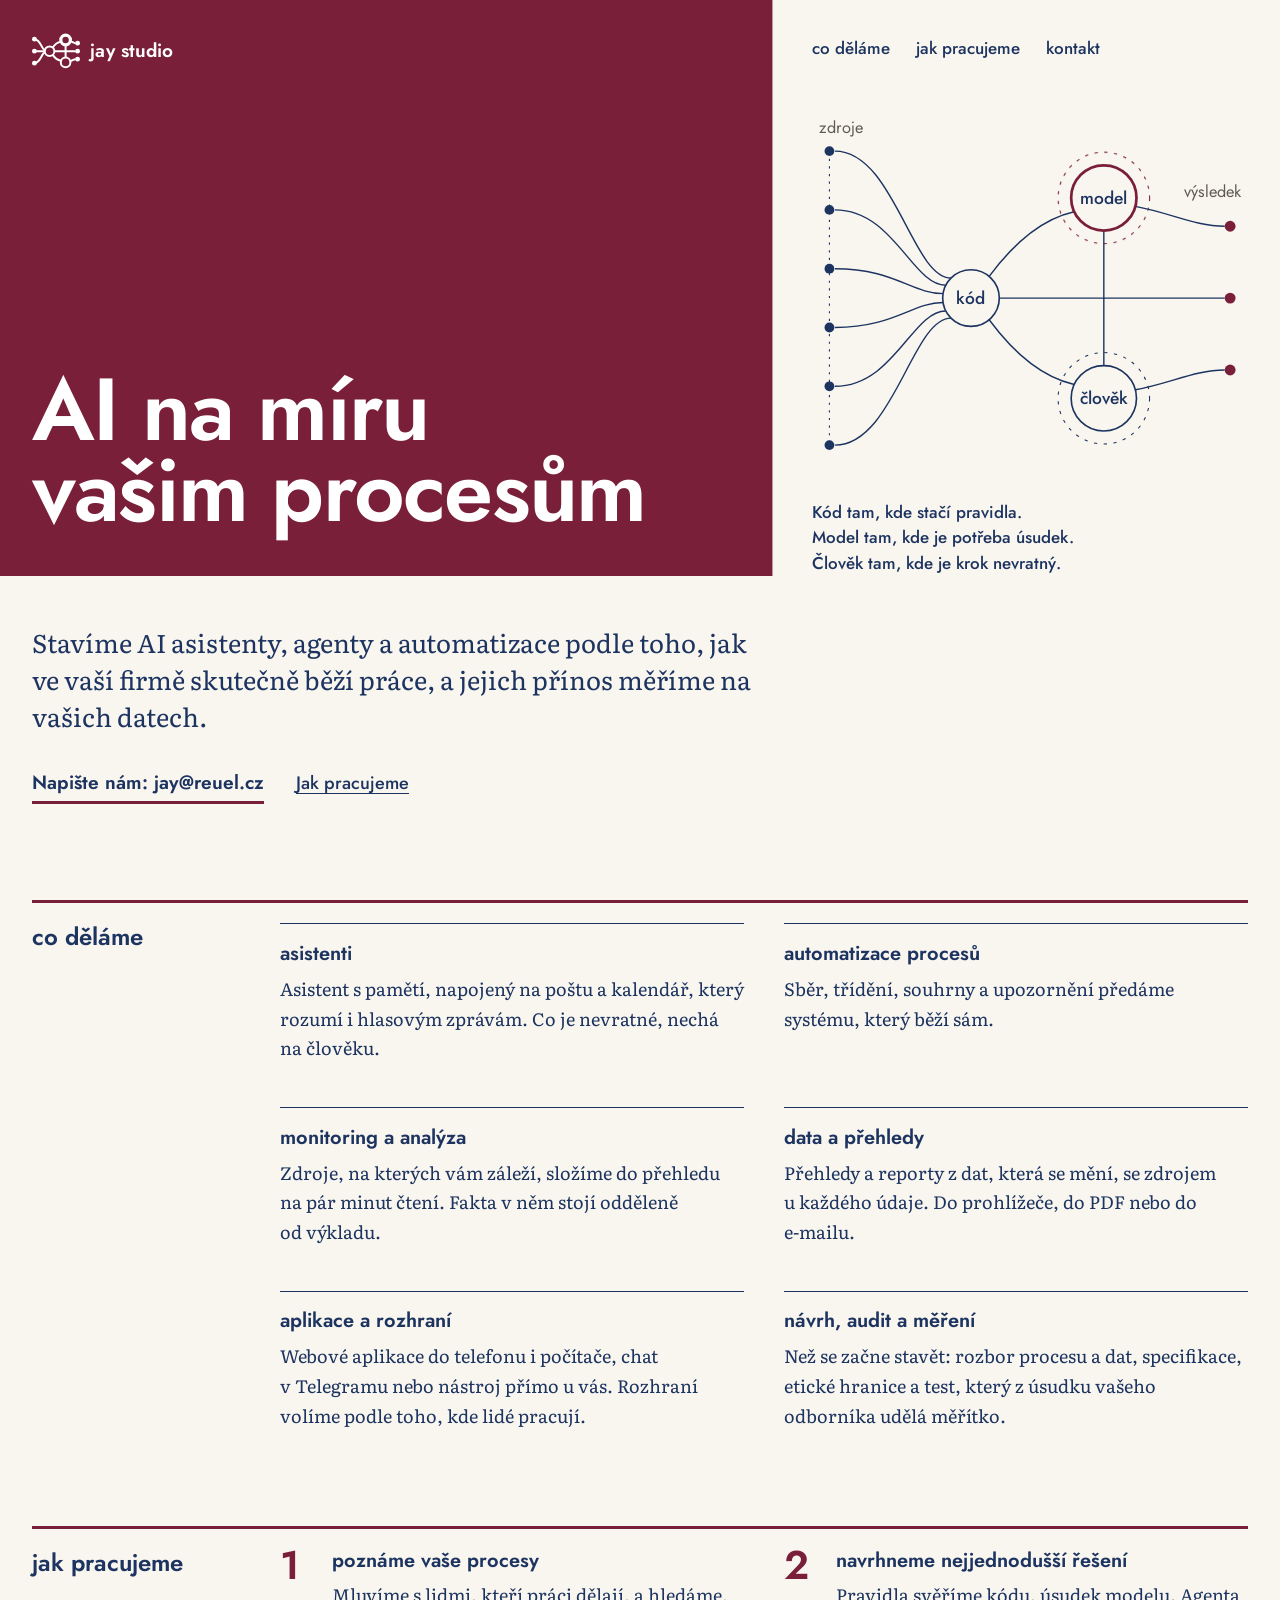
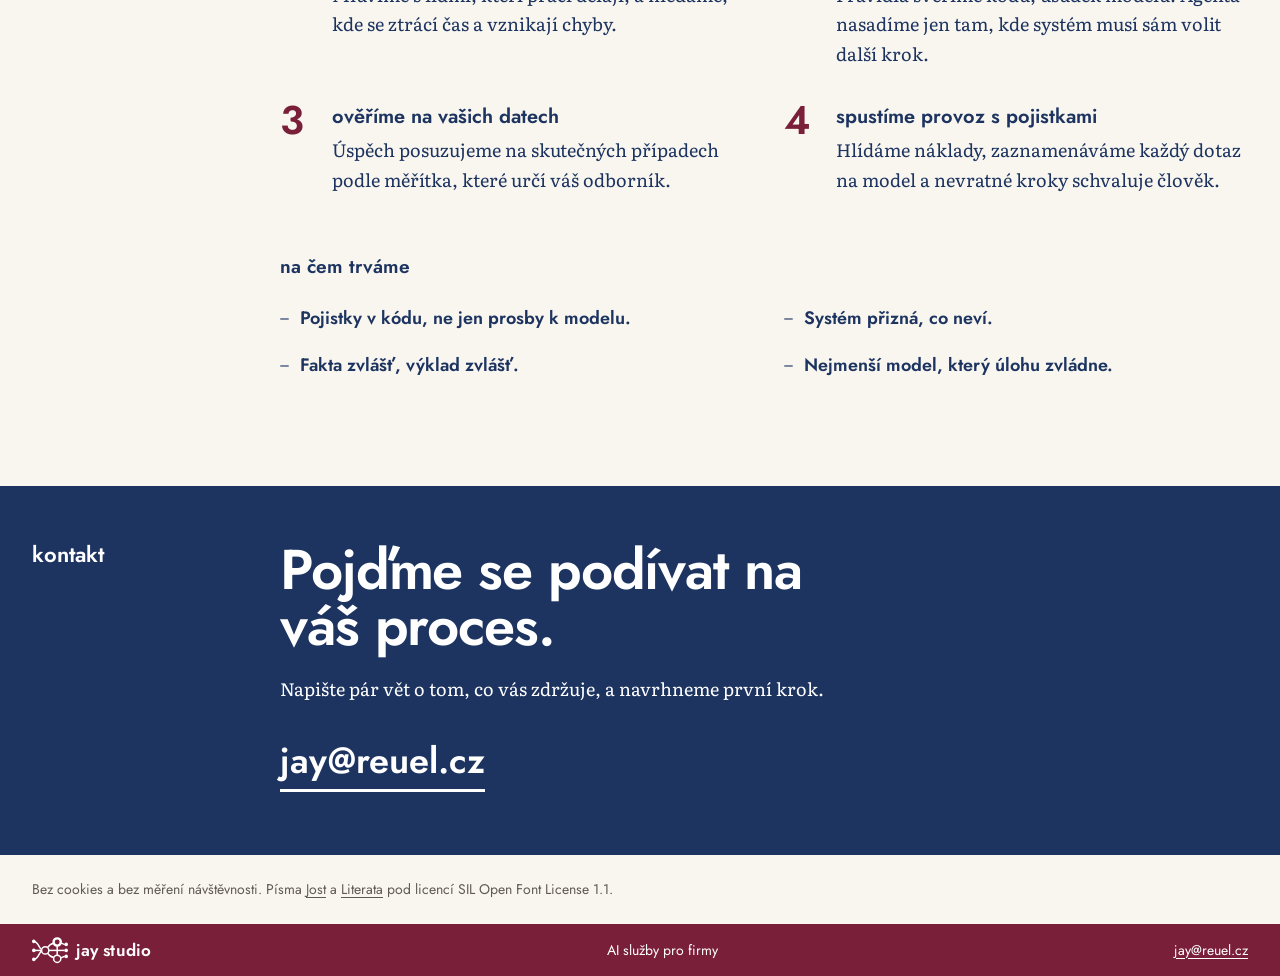
==== commit 7215849c: "Úvod jako jedna strana s kotvami, projekty pod skrytým logem, čtivější text - úvod: co děláme (bez p" ====
--- a/index.html
+++ b/index.html
@@ -7,7 +7,7 @@
 <title>Jay Studio · AI na míru vašim procesům</title>
 <meta name="description" content="Navrhujeme a stavíme AI asistenty, agenty a automatizace pro firmy. Od poznání procesu přes ověření na vašich datech po ostrý provoz s pojistkami.">
 <meta name="theme-color" content="#7A1F3A">
-<link rel="icon" href="/img/znak.svg" type="image/svg+xml">
+<link rel="icon" href="/img/ikona.svg" type="image/svg+xml">
 <link rel="preload" href="/fonts/Jost-SemiBold.woff2" as="font" type="font/woff2" crossorigin>
 <link rel="preload" href="/fonts/Literata-Regular.woff2" as="font" type="font/woff2" crossorigin>
 <link rel="stylesheet" href="/reuel.css">
@@ -18,7 +18,9 @@
 <header class="hlava">
   <div class="obal hlava-mrizka">
     <div class="plocha">
-      <a class="znacka" href="/">jay studio</a>
+      <!-- Logo je zároveň skryté tlačítko na projekty: vypadá jako logo a nic
+           nenapovídá; čtečka obrazovky slyší, kam vede. -->
+      <a class="znacka skryte" href="/projekty/" aria-label="jay studio, projekty"><svg class="znak" aria-hidden="true"><use href="/img/logo.svg#znak"/></svg>jay studio</a>
       <h1>AI na míru vašim procesům</h1>
     </div>
 
@@ -27,7 +29,6 @@
         <ul>
           <li><a href="#co-delame">co děláme</a></li>
           <li><a href="#jak-pracujeme">jak pracujeme</a></li>
-          <li><a href="#projekty">projekty</a></li>
           <li><a href="#kontakt">kontakt</a></li>
         </ul>
       </nav>
@@ -108,49 +109,56 @@
   </div>
 </header>
 
+<!-- Lišta s kotvami: objeví se, až hlavička odjede z okna, takže se dá skákat
+     odkudkoli. Jen v prohlížečích s animací řízenou posunem (scroll-driven animations);
+     jinde zůstane skrytá a stačí navigace v hlavičce. -->
+<nav class="lista" aria-label="Oddíly stránky, připnuté nahoře">
+  <div class="obal">
+    <a class="znacka skryte" href="/projekty/" aria-label="jay studio, projekty"><svg class="znak" aria-hidden="true"><use href="/img/logo.svg#znak"/></svg><span class="slovo">jay studio</span></a>
+    <ul>
+      <li><a href="#co-delame">co děláme</a></li>
+      <li><a href="#jak-pracujeme">jak pracujeme</a></li>
+      <li><a href="#kontakt">kontakt</a></li>
+    </ul>
+  </div>
+</nav>
+
 <main id="obsah">
 
   <div class="obal uvod-blok">
     <p class="uvod">Stavíme AI asistenty, agenty a&nbsp;automatizace podle toho, jak ve vaší firmě skutečně běží práce, a&nbsp;jejich přínos měříme na vašich datech.</p>
     <p class="akce">
       <a class="vyzva" href="mailto:jay@reuel.cz">Napište nám: jay@reuel.cz</a>
-      <a class="odkaz" href="#projekty">Co jsme postavili</a>
+      <a class="odkaz" href="#jak-pracujeme">Jak pracujeme</a>
     </p>
   </div>
 
-  <!-- Služby: každá odkazuje na projekty, které ji dokládají. -->
   <section id="co-delame" class="obal oddil">
     <h2>co děláme</h2>
     <ul class="sluzby">
       <li>
         <h3>asistenti</h3>
         <p>Asistent s&nbsp;pamětí, napojený na poštu a&nbsp;kalendář, který rozumí i&nbsp;hlasovým zprávám. Co je nevratné, nechá na člověku.</p>
-        <p class="priklad">z&nbsp;vlastních projektů: <a href="#watson">osobní asistent Watson</a></p>
       </li>
       <li>
         <h3>automatizace procesů</h3>
         <p>Sběr, třídění, souhrny a&nbsp;upozornění předáme systému, který běží sám.</p>
-        <p class="priklad">z&nbsp;vlastních projektů: <a href="#hlidac">hlídač realitních příležitostí</a>, <a href="#titulky">automatické titulky</a></p>
       </li>
       <li>
         <h3>monitoring a&nbsp;analýza</h3>
         <p>Zdroje, na kterých vám záleží, složíme do přehledu na pár minut čtení. Fakta v&nbsp;něm stojí odděleně od výkladu.</p>
-        <p class="priklad">z&nbsp;vlastních projektů: <a href="#sberac">mediální sběrač</a>, <a href="#analytik">mediální analytik</a>, <a href="#hlidac">hlídač realitních příležitostí</a></p>
       </li>
       <li>
         <h3>data a&nbsp;přehledy</h3>
         <p>Přehledy a&nbsp;reporty z&nbsp;dat, která se mění, se zdrojem u&nbsp;každého údaje. Do prohlížeče, do PDF nebo do e-mailu.</p>
-        <p class="priklad">z&nbsp;vlastních projektů: <a href="#laborator">investiční laboratoř</a>, <a href="#pozemkovy-agent">pozemková prověrka</a></p>
       </li>
       <li>
         <h3>aplikace a&nbsp;rozhraní</h3>
         <p>Webové aplikace do telefonu i&nbsp;počítače, chat v&nbsp;Telegramu nebo nástroj přímo u&nbsp;vás. Rozhraní volíme podle toho, kde lidé pracují.</p>
-        <p class="priklad">z&nbsp;vlastních projektů: <a href="#zapisovac">mariášový zapisovač</a>, <a href="#kapela">virtuální doprovodná kapela</a></p>
       </li>
       <li>
         <h3>návrh, audit a&nbsp;měření</h3>
         <p>Než se začne stavět: rozbor procesu a&nbsp;dat, specifikace, etické hranice a&nbsp;test, který z&nbsp;úsudku vašeho odborníka udělá měřítko.</p>
-        <p class="priklad">z&nbsp;vlastních projektů: <a href="#audit">audit připravenosti úřadů</a>, <a href="#dilna">návrhová dílna</a></p>
       </li>
     </ul>
   </section>
@@ -183,106 +191,6 @@
         <li><strong>Systém přizná, co neví.</strong></li>
         <li><strong>Fakta zvlášť, výklad zvlášť.</strong></li>
         <li><strong>Nejmenší model, který úlohu zvládne.</strong></li>
-      </ul>
-    </div>
-  </section>
-
-  <section id="projekty" class="obal oddil">
-    <h2>projekty</h2>
-    <div>
-      <div class="karty">
-
-        <article class="karta" id="watson">
-          <p class="stitek">asistent</p>
-          <h3>osobní asistent Watson</h3>
-          <p class="vystizne">AI asistent v&nbsp;Telegramu, postavený jako kritický partner k&nbsp;přemýšlení, ne jako automat na odpovědi. Pamatuje si dřívější rozhovory, ráno roztřídí poštu, hlídá kalendář a&nbsp;rozumí hlasovým zprávám.</p>
-          <ul class="body">
-            <li>Paměť ve čtyřech vrstvách, od rozhovorů po závěry potvrzené člověkem.</li>
-            <li>Pojistky v&nbsp;kódu: e-mail sám neodešle ani nesmaže, únik interních instrukcí hlídá tajná značka a&nbsp;pravidelný test zkouší, jestli neposlechne podvržený pokyn.</li>
-          </ul>
-          <p class="dal"><a href="/watson/">Watson na vlastní stránce</a></p>
-        </article>
-
-        <article class="karta" id="sberac">
-          <p class="stitek">monitoring</p>
-          <h3>mediální sběrač</h3>
-          <p class="vystizne">Každé ráno projde zpravodajské weby napříč spektrem, od celostátních redakcí po regionální a&nbsp;alternativní zdroje. Vyřadí šum, sloučí zprávy o&nbsp;téže události a&nbsp;pošle stručný přehled.</p>
-          <ul class="body">
-            <li>Otevřeně hlásí, které zdroje ten den vypadly. Přehled, který neumí přiznat mezeru, by jen předstíral jistotu.</li>
-            <li>Slučuje bez jazykového modelu a&nbsp;opakované spuštění nic nezdvojí.</li>
-          </ul>
-        </article>
-
-        <article class="karta" id="analytik">
-          <p class="stitek">analýza</p>
-          <h3>mediální analytik</h3>
-          <p class="vystizne">Odpovídá na otázku, kterou z&nbsp;jednotlivých článků nevyčtete: „Co se mě z&nbsp;toho týká a&nbsp;nakolik?“ Sleduje témata v&nbsp;čase a&nbsp;porovnává prostor v&nbsp;médiích se stopami zájmu veřejnosti ve vyhledávačích, na Wikipedii a&nbsp;na YouTube.</p>
-          <ul class="body">
-            <li>Pohledy několika oborů v&nbsp;jediném dotazu na model: každý je podepsaný, mluví jen za svůj obor a&nbsp;smí mlčet.</li>
-            <li>Fakta, výklad a&nbsp;doporučení drží odděleně, s&nbsp;mírou podloženosti, a&nbsp;strojová kontrola zachytí kategorické formulace typu „nepochybně“.</li>
-          </ul>
-        </article>
-
-        <article class="karta" id="pozemkovy-agent">
-          <p class="stitek">data a&nbsp;mapy</p>
-          <h3>pozemková prověrka</h3>
-          <p class="vystizne">Po zadání parcely projde během chvíle řadu veřejných zdrojů, od katastru po ochranu přírody, záplavová území, geologii a&nbsp;památky. Složí z&nbsp;nich předinvestiční prověrku s&nbsp;mapou a&nbsp;semaforem rizik podle průhledných pravidel.</p>
-          <ul class="body">
-            <li>Každé tvrzení nese zdroj a&nbsp;datum; co nástroj nezjistí, přizná, místo aby si to domýšlel.</li>
-            <li>Šetrný a&nbsp;legální přístup k&nbsp;datům je vynucený přímo v&nbsp;architektuře, ne jen slíbený v&nbsp;dokumentaci.</li>
-          </ul>
-        </article>
-
-        <article class="karta" id="laborator">
-          <p class="stitek">simulace s&nbsp;fiktivními penězi</p>
-          <h3>investiční laboratoř</h3>
-          <p class="vystizne">Investiční komise napsaná jako deterministický kód bez jazykového modelu: tři analytici, správce portfolia a&nbsp;manažer rizik každý den rozhodují o&nbsp;fiktivních investicích na skutečných datech dvou burz. Každé rozhodnutí se poměřuje s&nbsp;prostou investicí do indexu a&nbsp;zobrazuje v&nbsp;animované mapě toků peněz.</p>
-          <ul class="body">
-            <li>Žádný pohled do budoucnosti: obchod se simuluje až při dalším otevření burzy.</li>
-            <li>Ceny se každý večer porovnávají s&nbsp;oficiálním kurzovním lístkem a&nbsp;pojistky hlídají podezřelé a&nbsp;zamrzlé údaje.</li>
-          </ul>
-        </article>
-
-        <article class="karta" id="zapisovac">
-          <p class="stitek">aplikace do telefonu</p>
-          <h3>mariášový zapisovač</h3>
-          <p class="vystizne">Karetní stůl bez tužky a&nbsp;papíru: webová aplikace do telefonu, která po každém kole sama sečte výsledky včetně fleků, sedmy a&nbsp;kila. Pravidla nesložil model z&nbsp;paměti. Dohledal je tým rešeršních agentů ve zveřejněných zdrojích a&nbsp;další agenti v&nbsp;roli skeptiků je podle nich prověřili.</p>
-          <ul class="body">
-            <li>Sporná místa pravidel zůstala označená jako výklad, ne jako jistota.</li>
-            <li>Každé kolo si pamatuje pravidla, podle kterých se počítalo.</li>
-          </ul>
-        </article>
-
-        <article class="karta" id="kapela">
-          <p class="stitek">aplikace · hudba</p>
-          <h3>virtuální doprovodná kapela</h3>
-          <p class="vystizne">Kapela, která hraje s&nbsp;vámi: z&nbsp;akordů písně dopočítá doprovod od swingu po tango, ukáže hmaty pro ukulele i&nbsp;kytaru a&nbsp;takt po taktu vás provede notami. Noty z&nbsp;fotografie nebo PDF přečte program na rozpoznávání notového zápisu; akordy a&nbsp;formu skladby doplní malý jazykový model.</p>
-          <ul class="body">
-            <li>Model má pevně omezená práva i&nbsp;rozpočet a&nbsp;jeho návrhy čekají na schválení.</li>
-            <li>Nahrávku hry rozebere na tempo, tóninu a&nbsp;akordy po taktech.</li>
-          </ul>
-        </article>
-
-      </div>
-
-      <h3 class="podnadpis">další projekty</h3>
-      <ul class="dalsi">
-        <li id="hlidac">
-          <h4>hlídač realitních příležitostí</h4>
-          <p>Každý týden projde dražby, nabídky veřejného majetku, úřední desky i&nbsp;insolvenční prodeje. Co stojí za pozornost, vybere podle pravidel vyladěných s&nbsp;odborníkem z&nbsp;praxe.</p>
-        </li>
-        <li id="audit">
-          <h4>audit připravenosti úřadů na AI asistenta</h4>
-          <p>Robot šetrně prošel weby úřadů a&nbsp;změřil, jak čerstvé jsou jejich informace a&nbsp;kolik obsahu je zamčeno v&nbsp;PDF; k&nbsp;tomu vznikla metodika, jak spolehlivost veřejného AI asistenta měřit, ne odhadovat.</p>
-        </li>
-        <li id="titulky">
-          <h4>automatické titulky z&nbsp;videa</h4>
-          <p>Z&nbsp;videa vhozeného do složky vznikne přepis i&nbsp;titulky. Řeč se rozpoznává přímo v&nbsp;počítači a&nbsp;výsledek před zveřejněním kontroluje člověk.</p>
-        </li>
-        <li id="dilna">
-          <h4>návrhová dílna</h4>
-          <p>Místo, kde se systémy navrhují dřív, než vznikne první řádek kódu, a&nbsp;odkud pochází metoda, jak úsudek odborníka převést na měřitelný test.</p>
-        </li>
       </ul>
     </div>
   </section>
@@ -306,7 +214,7 @@
   </div>
   <div class="pata">
     <div class="obal">
-      <span class="znacka">jay studio</span>
+      <span class="znacka"><svg class="znak" aria-hidden="true"><use href="/img/logo.svg#znak"/></svg>jay studio</span>
       <span>AI služby pro firmy</span>
       <a href="mailto:jay@reuel.cz">jay@reuel.cz</a>
     </div>
--- a/reuel.css
+++ b/reuel.css
@@ -3,7 +3,9 @@
    Princip: vínová staví stranu (jedna plocha vlevo nahoře, silné linky nad oddíly,
    pruh dole, čísla kroků), modrá nese obsah (text, tenké linky; jako plocha jen
    závěrečný kontakt). Čtyři barvy a bílá na plochách; žádné přechody, stíny,
-   zaoblení ani ikony. Nic se nenačítá zvenku.
+   zaoblení ani ikony. Logo je znak ze schématu (img/logo.svg) se slovem „jay studio“,
+   jednobarevné: bílé na ploše a pruhu, vínové na papíře (lišta s kotvami).
+   Nic se nenačítá zvenku.
    Watsonovy stránky mají vlastní styl.css a tenhle soubor nepoužívají. */
 
 /* ---------- písma: Jost a Literata, SIL Open Font License 1.1 (fonts/OFL-*.txt) ----------
@@ -56,8 +58,8 @@
   background: var(--papir);
   color: var(--modra);
   font-family: var(--textove);
-  font-size: 1.0625rem;
-  line-height: 1.6;
+  font-size: 1.125rem;
+  line-height: 1.65;
   font-kerning: normal;
   overflow-wrap: break-word;
 }
@@ -124,15 +126,33 @@
 
 .plocha :focus-visible { outline-color: var(--bila); }
 
+/* Logo: znak (zjednodušené schéma, img/logo.svg) a slovo „jay studio“. Barvu drží
+   i při najetí. Na úvodní stránce vede na projekty jako skryté tlačítko (.skryte),
+   proto při najetí nic nenapovídá; logo, které vede domů, se podtrhne. */
+.znacka, a.znacka:hover {
+  color: var(--bila);
+}
 .znacka {
-  font-family: var(--titulkove);
-  font-weight: 600;
-  font-size: 1.125rem;
+  display: inline-flex;
+  align-items: center;
+  gap: .65rem;
+  font-family: var(--titulkove);
+  font-weight: 600;
+  font-size: 1.1875rem;
+  line-height: 1.2;
   letter-spacing: .005em;
-  color: var(--bila);
   text-decoration: none;
 }
-a.znacka:hover { color: var(--bila); text-decoration: underline; }
+a.znacka:not(.skryte):hover { text-decoration: underline; }
+.znak {
+  flex: none;
+  width: 3rem;
+  height: 2.4rem;
+}
+.plocha .znacka { align-self: flex-start; }
+
+/* Nízká plocha: stránky, které nejsou úvodní (projekty, 404). */
+.plocha.nizka { min-height: 15rem; }
 
 .plocha h1 {
   margin: 0;
@@ -156,10 +176,10 @@
   padding: 0;
   display: flex;
   flex-wrap: wrap;
-  gap: .35rem 1.4rem;
+  gap: .4rem 1.6rem;
   font-family: var(--titulkove);
   font-weight: 500;
-  font-size: 1rem;
+  font-size: 1.0625rem;
 }
 .navigace a {
   text-decoration: none;
@@ -195,8 +215,8 @@
   margin-top: 1rem;
   font-family: var(--titulkove);
   font-weight: 500;
-  font-size: 1rem;
-  line-height: 1.45;
+  font-size: 1.0625rem;
+  line-height: 1.5;
 }
 .schema figcaption span { display: block; }
 
@@ -256,6 +276,78 @@
   html { scroll-behavior: auto; }
 }
 
+/* ---------- lišta s kotvami: objeví se, až hlavička odjede z okna ----------
+   Řídí ji posun stránky (scroll-driven animations), žádný skript. Prohlížeč, který to
+   neumí, lištu neukáže vůbec a stačí mu navigace v hlavičce. Skrytá lišta má
+   visibility: hidden, takže na ni nedojde Tab ani čtečka; viditelnou (a klikatelnou)
+   se stane až v půlce náběhu, ne jako průhledný pruh. Při nízkém okně (velké
+   přiblížení) by zabrala moc místa, tam se nezobrazí. */
+:root { --lista: 3.5rem; }
+.lista { display: none; }
+
+@supports (animation-timeline: view()) and (timeline-scope: --a) {
+  body { timeline-scope: --hlava; }
+  .hlava { view-timeline: --hlava block; }
+  html:has(.lista) { scroll-padding-top: var(--lista); }
+
+  .lista {
+    display: block;
+    position: fixed;
+    inset: 0 0 auto;
+    z-index: 5;
+    background: var(--papir);
+    border-bottom: var(--vlas) solid var(--modra);
+    visibility: hidden;
+    animation: lista linear both;
+    animation-timeline: --hlava;
+    animation-range: exit-crossing 85% exit-crossing 100%;
+  }
+}
+@keyframes lista {
+  from { visibility: hidden; opacity: 0; }
+  50% { visibility: hidden; opacity: .5; }
+  to { visibility: visible; opacity: 1; }
+}
+@media (max-height: 30rem) {
+  .lista { display: none !important; }
+  html:has(.lista) { scroll-padding-top: 0; }
+}
+
+.lista .obal {
+  display: flex;
+  flex-wrap: wrap;
+  align-items: center;
+  justify-content: space-between;
+  gap: .25rem 1.25rem;
+  min-height: var(--lista);
+  padding: .45rem 0;
+}
+.lista .znacka, .lista a.znacka:hover { color: var(--vinova); }
+.lista .znacka { font-size: 1.0625rem; gap: .5rem; }
+.lista .znak { width: 2.25rem; height: 1.8rem; }
+.lista ul {
+  list-style: none;
+  margin: 0;
+  padding: 0;
+  display: flex;
+  flex-wrap: wrap;
+  gap: .25rem 1.25rem;
+  font-family: var(--titulkove);
+  font-weight: 500;
+  font-size: 1rem;
+}
+.lista ul a { text-decoration: none; border-bottom: var(--vlas) solid transparent; }
+.lista ul a:hover { border-bottom-color: var(--vinova); }
+
+/* Na telefonu se slovo vedle znaku nevejde; jméno odkazu drží aria-label.
+   Na nejužších displejích se zúží mezery, aby lišta zůstala na jednom řádku. */
+@media (max-width: 28rem) {
+  .lista .slovo { display: none; }
+}
+@media (max-width: 21rem) {
+  .lista .obal, .lista ul { gap: .25rem .75rem; }
+}
+
 /* ---------- úvod pod hlavičkou ---------- */
 .uvod-blok { padding-top: 3rem; }
 
@@ -299,7 +391,7 @@
   margin: 0;
   font-family: var(--titulkove);
   font-weight: 600;
-  font-size: 1.375rem;
+  font-size: 1.875rem;
   line-height: 1.15;
 }
 
@@ -309,6 +401,8 @@
     column-gap: var(--mezera);
     margin-top: 6rem;
   }
+  /* Vedle obsahu v levém sloupci stačí menší název; nad obsahem ho nese velikost. */
+  .oddil > h2 { font-size: 1.5rem; }
 }
 
 .podnadpis {
@@ -329,10 +423,10 @@
   margin: 0;
   padding: 0;
   display: grid;
-  grid-template-columns: repeat(auto-fill, minmax(min(100%, 17rem), 1fr));
-  gap: 2.25rem var(--mezera);
-}
-.sluzby li { border-top: var(--vlas) solid var(--modra); padding-top: 1rem; }
+  grid-template-columns: repeat(auto-fill, minmax(min(100%, 22rem), 1fr));
+  gap: 2.75rem var(--mezera);
+}
+.sluzby li { border-top: var(--vlas) solid var(--modra); padding-top: 1.1rem; }
 .sluzby h3 {
   margin: 0 0 .5rem;
   font-family: var(--titulkove);
@@ -340,15 +434,7 @@
   font-size: 1.25rem;
   line-height: 1.2;
 }
-.sluzby p { margin: 0 0 .75rem; }
-.sluzby .priklad {
-  margin: 0;
-  font-family: var(--titulkove);
-  font-size: .9rem;
-  color: var(--seda);
-}
-.sluzby .priklad a { color: var(--modra); }
-.sluzby .priklad a:hover { color: var(--vinova); }
+.sluzby p { margin: 0; max-width: 34rem; }
 
 /* ---------- jak pracujeme: kroky, na jejichž pořadí záleží ---------- */
 ol.kroky {
@@ -357,7 +443,7 @@
   padding: 0;
   counter-reset: k;
   display: grid;
-  grid-template-columns: repeat(auto-fill, minmax(min(100%, 20rem), 1fr));
+  grid-template-columns: repeat(auto-fill, minmax(min(100%, 27rem), 1fr));
   gap: 2.25rem var(--mezera);
 }
 ol.kroky li { counter-increment: k; position: relative; padding-left: 3.25rem; }
@@ -379,11 +465,11 @@
   font-size: 1.25rem;
   line-height: 1.2;
 }
-ol.kroky p { margin: 0; }
+ol.kroky p { margin: 0; max-width: 34rem; }
 
 .zasady {
   display: grid;
-  grid-template-columns: repeat(auto-fill, minmax(min(100%, 20rem), 1fr));
+  grid-template-columns: repeat(auto-fill, minmax(min(100%, 24rem), 1fr));
   gap: .4rem var(--mezera);
 }
 .zasady strong { font-family: var(--titulkove); font-weight: 600; }
@@ -393,14 +479,13 @@
   display: grid;
   grid-template-columns: repeat(auto-fill, minmax(min(100%, 24rem), 1fr));
   gap: 3rem var(--mezera);
-  margin-top: 2rem;
 }
 .karta {
   border-top: var(--vlas) solid var(--modra);
   padding-top: 1.1rem;
   scroll-margin-top: 1.5rem;
 }
-/* Karta, na kterou vede odkaz ze služeb, dostane silnou vínovou linku. */
+/* Karta, na kterou vede přímý odkaz (např. /projekty/#watson), dostane silnou vínovou linku. */
 .karta:target, .dalsi li:target {
   border-top: var(--linka) solid var(--vinova);
   padding-top: calc(1.1rem - 2px);
@@ -409,7 +494,7 @@
   margin: 0 0 .35rem;
   font-family: var(--titulkove);
   font-weight: 500;
-  font-size: .8125rem;
+  font-size: .875rem;
   letter-spacing: .02em;
   color: var(--seda);
 }
@@ -422,7 +507,8 @@
   letter-spacing: -.01em;
 }
 .karta .vystizne { margin: 0 0 1rem; }
-.karta ul.body { font-size: .9688rem; line-height: 1.55; }
+.karta ul.body { font-size: 1rem; line-height: 1.6; }
+.karta .vystizne, .karta ul.body, .dalsi p { max-width: 34rem; }
 .karta .dal {
   margin: 1rem 0 0;
   font-family: var(--titulkove);
@@ -442,10 +528,10 @@
   border-top: var(--vlas) solid var(--modra);
   padding-top: 1.1rem;
   scroll-margin-top: 1.5rem;
-  font-size: .9688rem;
-  line-height: 1.55;
-}
-.dalsi h4 {
+  font-size: 1rem;
+  line-height: 1.6;
+}
+.dalsi h3 {
   margin: 0 0 .4rem;
   font-family: var(--titulkove);
   font-weight: 600;
@@ -522,16 +608,16 @@
   min-height: 3.25rem;
   padding: .75rem 0;
 }
-.pata .znacka { font-size: 1rem; }
+.pata .znacka { font-size: 1.0625rem; gap: .5rem; }
+.pata .znak { width: 2.25rem; height: 1.8rem; }
 .pata a { color: var(--bila); }
 .pata :focus-visible { outline-color: var(--bila); }
 
-/* ---------- stránka 404: nízká plocha, pruh přitlačený ke dnu okna ---------- */
+/* ---------- stránka 404: pruh přitlačený ke dnu okna ---------- */
 body:has(.chyba) {
   min-height: 100svh;
   display: flex;
   flex-direction: column;
 }
-.plocha.nizka { min-height: 15rem; }
 .chyba { flex: 1; padding: 3rem 0 5rem; }
 .chyba .akce { margin-top: 1.5rem; }
